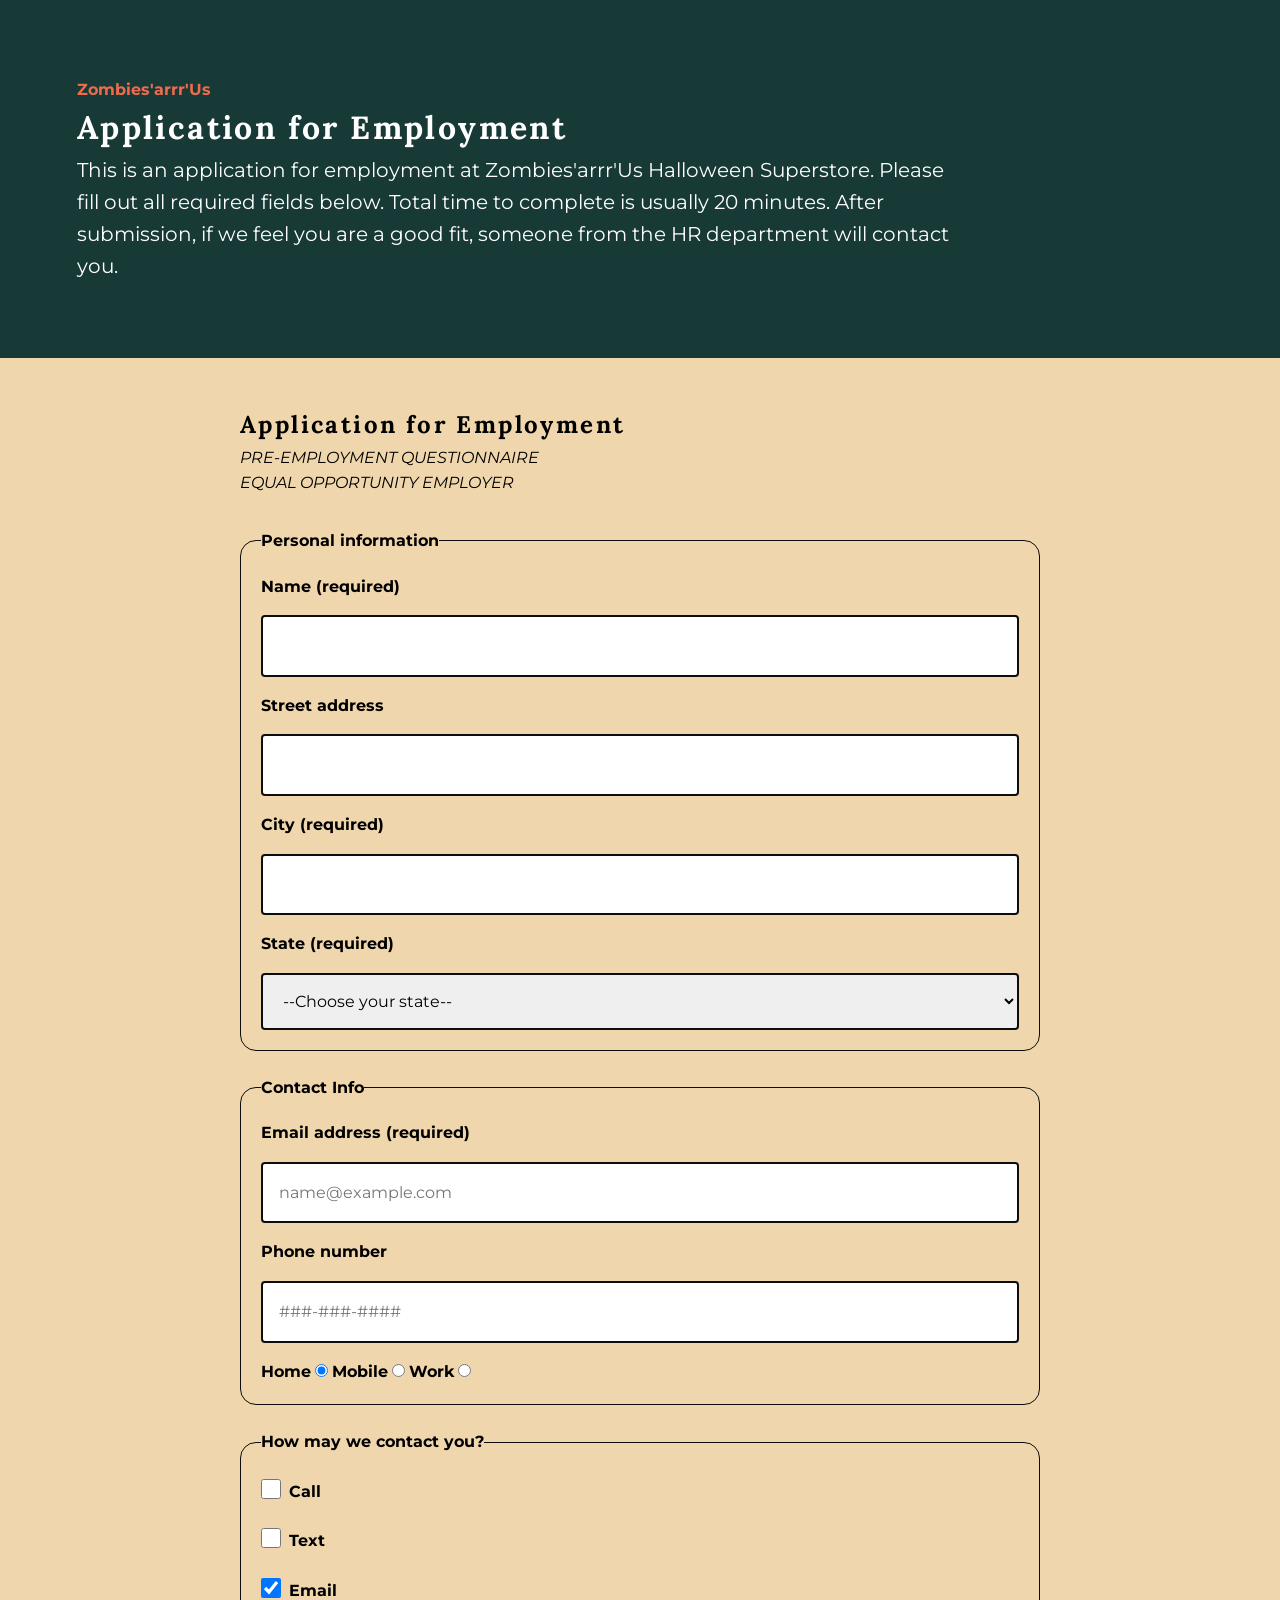
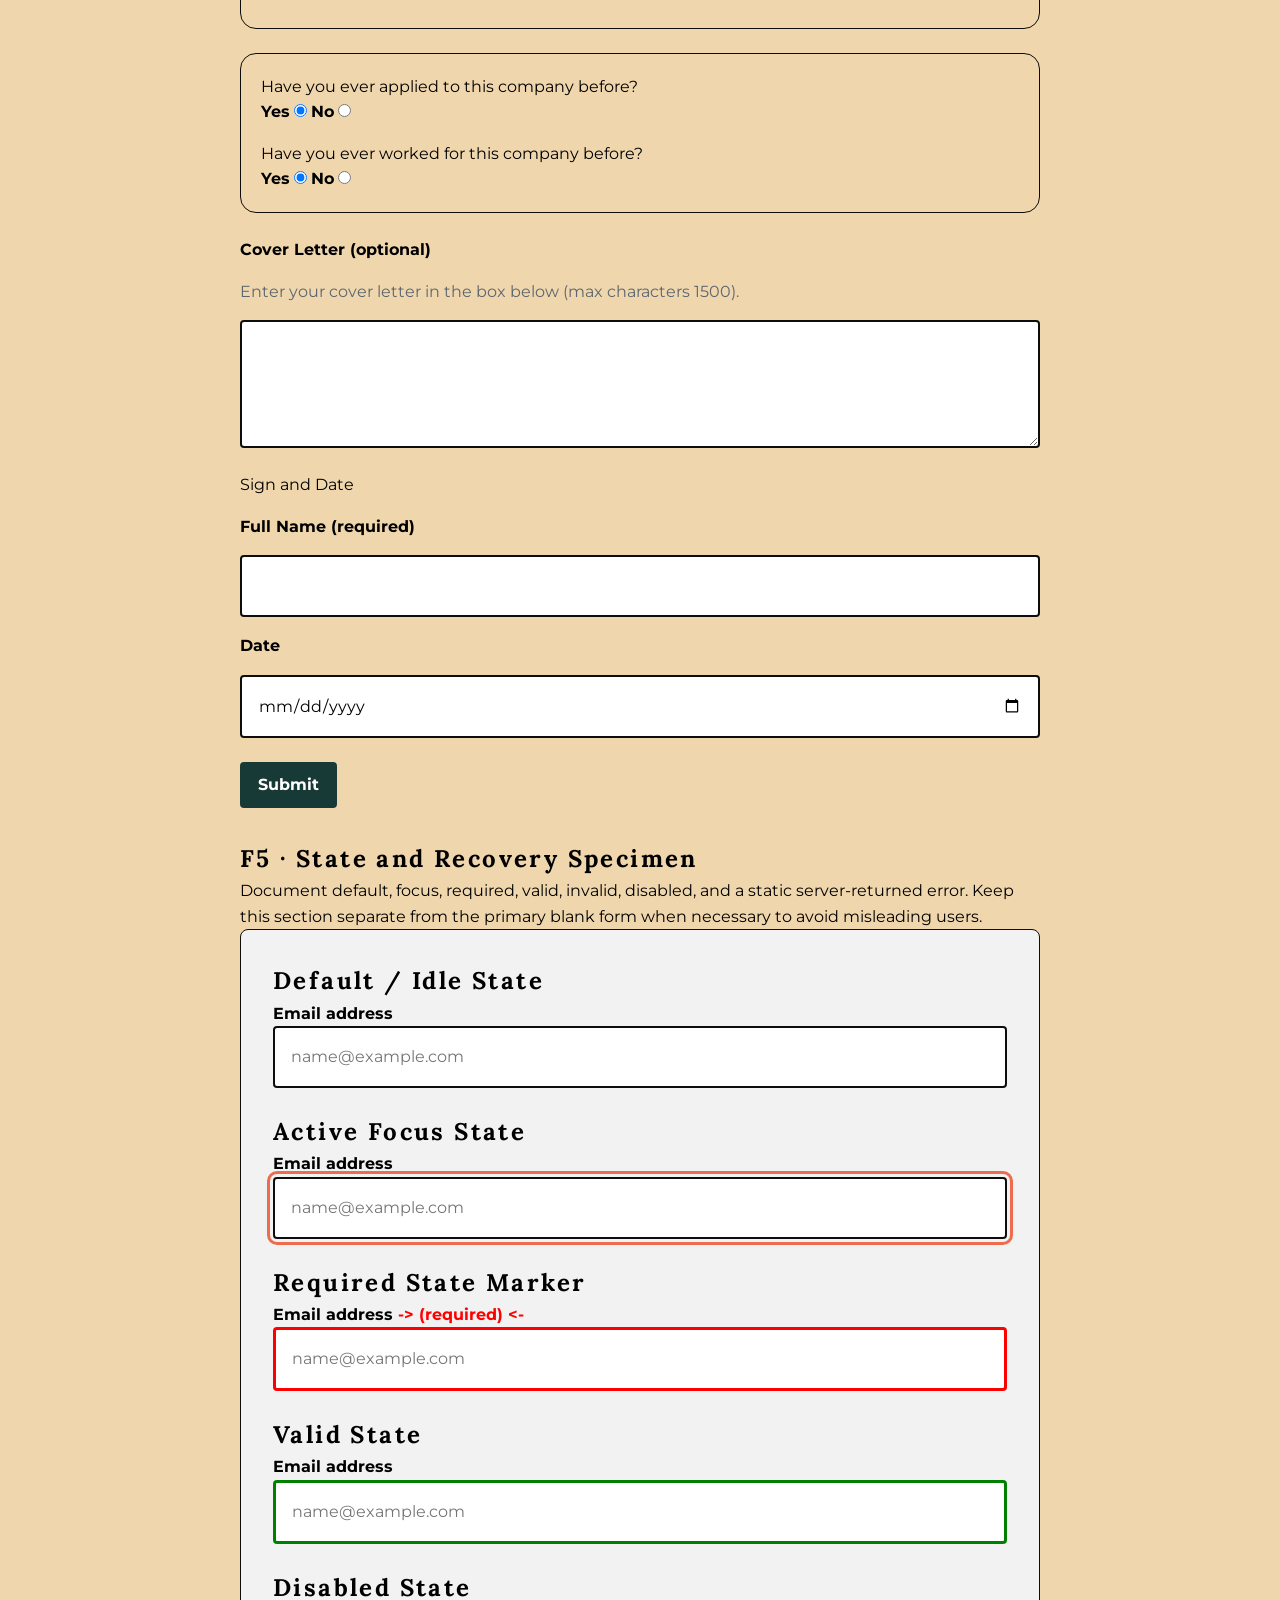
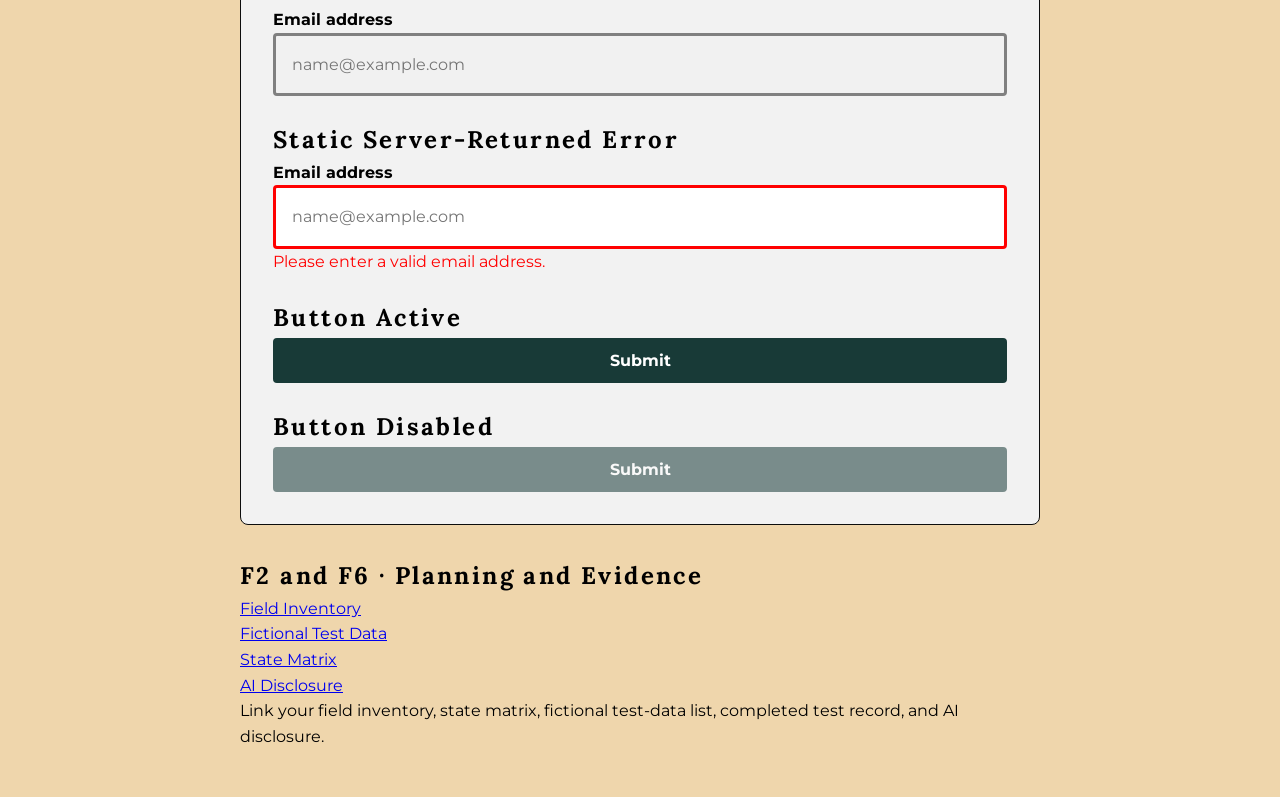
==== index.html @ 5ca79a68 "Updates Updated index.html, stylesheet, and README." ====
<!doctype html>
<html lang="en">
  <head>
    <meta charset="utf-8" />
    <meta name="viewport" content="width=device-width,initial-scale=1" />
    <title>Inclusive Form Flow</title>
    <link rel="stylesheet" href="styles.css" />
    <link rel="preconnect" href="https://fonts.googleapis.com" />
    <link rel="preconnect" href="https://fonts.gstatic.com" crossorigin />
    <link
      href="https://fonts.googleapis.com/css2?family=Lora:ital,wght@0,400..700;1,400..700&family=Montserrat:ital,wght@0,100..900;1,100..900&display=swap"
      rel="stylesheet"
    />
  </head>
  <body>
    <header class="page-header">
      <p class="eyebrow">Zombies'arrr'Us</p>
      <h1>Application for Employment</h1>
      <p class="lede">
        This is an application for employment at Zombies'arrr'Us Halloween
        Superstore. Please fill out all required fields below. Total time to
        complete is usually 20 minutes. After submission, if we feel you are a
        good fit, someone from the HR department will contact you.
      </p>
    </header>
    <main>
      <section id="expectations">
        <h2>Application for Employment</h2>
        <p>
          <em>PRE-EMPLOYMENT QUESTIONNAIRE</em><br />
          <em>EQUAL OPPORTUNITY EMPLOYER</em>
        </p>
      </section>
      <form action="" method="get">
        <fieldset>
          <legend>Personal information</legend>

          <div class="field">
            <label for="name">Name (required)</label>
            <input
              id="name"
              name="name"
              type="text"
              autocomplete="name"
              maxlength="100"
              required
            />
          </div>

          <div class="field">
            <label for="address">Street address</label>
            <input id="address" name="address" type="text" maxlength="100" />
          </div>
          <div class="field">
            <label for="city">City (required)</label>
            <input id="city" name="city" type="text" required maxlength="100" />
          </div>
          <div class="field">
            <label for="state">State (required)</label>
            <select name="state" id="state" required>
              <option value="">--Choose your state--</option>
              <option value="AZ">AZ - Arizona</option>
              <option value="CA">CA - California</option>
              <option value="NM">NM - New Mexico</option>
              <option value="OR">OR - Oregon</option>
              <option value="TX">TX - Texas</option>
              <option value="WA">WA - Washington</option>
            </select>
          </div>
        </fieldset>
        <fieldset>
          <legend>Contact Info</legend>
          <div class="field">
            <label for="email">Email address (required)</label>
            <input
              id="email"
              name="email"
              type="email"
              autocomplete="email"
              maxlength="254"
              placeholder="name@example.com"
              required
            />
          </div>
          <div class="field">
            <label for="telephone">Phone number</label>
            <input
              id="telephone"
              name="telephone"
              type="tel"
              pattern="[0-9]{3}-[0-9]{3}-[0-9]{4}"
              maxlength="12"
              placeholder="###-###-####"
            />
          </div>
          <div class="phone-type">
            <label for="homephone">Home</label>
            <input
              type="radio"
              id="homephone"
              name="phone"
              value="Home"
              checked
            />
            <label for="mobilephone">Mobile</label>
            <input type="radio" id="mobilephone" name="phone" value="Mobile" />
            <label for="workphone">Work</label>
            <input type="radio" id="workphone" name="phone" value="Work" />
          </div>
        </fieldset>
        <fieldset>
          <legend>How may we contact you?</legend>
          <label class="choice">
            <input
              type="checkbox"
              name="request_type"
              value="contact-phone"
            />Call</label
          >
          <label class="choice"
            ><input
              type="checkbox"
              name="request_type"
              value="contact-text"
            />Text</label
          >
          <label class="choice">
            <input
              type="checkbox"
              name="request_type"
              value="contact-email"
              checked
            />Email
          </label>
        </fieldset>
        <fieldset>
          <div>
            <p>Have you ever applied to this company before?</p>
            <label for="appliedFor1">Yes</label>
            <input
              type="radio"
              id="appliedFor1"
              name="applied"
              value="yes"
              checked
            />
            <label for="appliedFor2">No</label>
            <input type="radio" id="appliedFor2" name="applied" value="no" />
          </div>
          <div>
            <p>Have you ever worked for this company before?</p>
            <label for="workedFor1">Yes</label>
            <input
              type="radio"
              id="workedFor1"
              name="worked"
              value="yes"
              checked
            />
            <label for="workedFor2">No</label>
            <input type="radio" id="workedFor2" name="worked" value="no" />
          </div>
        </fieldset>

        <div class="field">
          <label for="details">Cover Letter (optional)</label>
          <p class="help" id="details-help">
            Enter your cover letter in the box below (max characters 1500).
          </p>
          <textarea
            id="details"
            name="details"
            maxlength="1500"
            aria-describedby="details-help"
          ></textarea>
        </div>
        <div class="field">
          <p>Sign and Date</p>
          <label for="signature">Full Name (required)</label>
          <input
            type="text"
            name="fullname"
            id="signature"
            maxlength="100"
            required
          />
          <label for="signedDate">Date</label>
          <input
            type="date"
            name="date"
            id="signedDate"
            max="9999-12-31"
            required
          />
        </div>

        <button type="submit">Submit</button>
      </form>
      <section id="states">
        <h2>F5 · State and Recovery Specimen</h2>
        <p>
          Document default, focus, required, valid, invalid, disabled, and a
          static server-returned error. Keep this section separate from the
          primary blank form when necessary to avoid misleading users.
        </p>
        <!--
        <div class="error-summary">
          <h3>There is a problem with the fictional submission</h3>
          <p><a href="#error-example">Email address needs attention</a></p>
        </div>
        <div class="field field-error">
          <label for="error-example">Email address</label>
          <input
            id="error-example"
            type="email"
            value="alex.example"
            aria-invalid="true"
            aria-describedby="error-message"
          />
          <p id="error-message">
            <strong>Error:</strong> Enter an address in the format
            name@example.com.
          </p>
        </div>
        
        <button type="button" disabled>Disabled example</button>
        -->
        <div class="error-system-wrap">
          <h2>Default / Idle State</h2>
          <div>
            <label for="email">Email address</label>
            <input
              id="email"
              name="email"
              type="email"
              autocomplete="email"
              maxlength="254"
              placeholder="name@example.com"
            />
          </div>
          <h2 class="h2-error-section">Active Focus State</h2>
          <div>
            <label for="email">Email address</label>
            <input
              id="email"
              class="focus-state"
              name="email"
              type="email"
              autocomplete="email"
              maxlength="254"
              placeholder="name@example.com"
            />
          </div>
          <h2 class="h2-error-section">Required State Marker</h2>
          <div>
            <label for="email"
              >Email address
              <span style="color: red"> -> (required) <- </span></label
            >
            <input
              id="email"
              class="required-state"
              name="email"
              type="email"
              autocomplete="email"
              maxlength="254"
              placeholder="name@example.com"
              required
            />
          </div>
          <h2 class="h2-error-section">Valid State</h2>
          <div>
            <label for="email">Email address</label>
            <input
              id="email"
              class="valid-state"
              name="email"
              type="email"
              autocomplete="email"
              maxlength="254"
              placeholder="name@example.com"
            />
          </div>
          <h2 class="h2-error-section">Disabled State</h2>
          <div>
            <label for="email">Email address</label>
            <input
              id="email"
              name="email"
              type="email"
              autocomplete="email"
              maxlength="254"
              placeholder="name@example.com"
              disabled
            />
          </div>
          <h2 class="h2-error-section">Static Server-Returned Error</h2>
          <div>
            <label for="email">Email address</label>
            <input
              id="email"
              class="required-state"
              name="email"
              type="email"
              autocomplete="email"
              maxlength="254"
              placeholder="name@example.com"
              required
            />
            <p>
              <span style="color: red"
                >Please enter a valid email address.</span
              >
            </p>
          </div>
          <h2 class="h2-error-section">Button Active</h2>
          <button type="button">Submit</button>
          <h2 class="h2-error-section">Button Disabled</h2>
          <button type="button" disabled>Submit</button>
        </div>
      </section>
      <section id="documentation">
        <h2>F2 and F6 · Planning and Evidence</h2>
        <p><a href="field-inventory-template.html">Field Inventory</a></p>
        <p><a href="fictional-test-data.html">Fictional Test Data</a></p>
        <p><a href="state-matrix.html">State Matrix</a></p>
        <p><a href="README.md">AI Disclosure</a></p>
        <p>
          Link your field inventory, state matrix, fictional test-data list,
          completed test record, and AI disclosure.
        </p>
      </section>
    </main>
  </body>
</html>
---- styles.css ----
:root {
  /* FONT SYSTEM */
  --font-body: "Montserrat", sans-serif;
  --font-display: "Lora", serif;
  --size-base: 1rem;
  --size-h1: 2.5rem;
  --size-h2: 2rem;
  --size-h3: 1.25rem;
  --line-height-body: 1.6;
  --font-weight: 700;

  /* COLOR SCHEME */
  --color-bg: #ffffff;
  --color-bg-light: #f2f2f2;
  --color-surface: #efd6ac;
  --color-text: #000000;
  --color-action: #183a37;
  --color-accent: #ee6c4d;
  --color-border: #0d0d0d;
  --color-error: darkred;
  --color-muted: #5c6670;

  /* SPACING AND SCALING */
  --space-xxs: 0.15rem;
  --space-xs: 0.25rem;
  --space-sm: 0.5rem;
  --space-md: 1rem;
  --space-mlg: 1.25rem;
  --space-lg: 1.5rem;
  --space-xl: 2rem;

  /* SIZING & MEASURE */
  --measure: 68ch;
  --measure-max-width: 1200px;

  /* BORDER RADIUS */
  --radius-sm: 0.25rem;
  --radius-md: 0.5rem;
  --radius-lg: 1rem;

  /* BORDER & FOCUS RINGS */
  --border-thin: 1px solid var(--color-border);
  --border-thick: 2px solid var(--color-border);
  --focus-ring: 3px solid var(--color-accent);
}
*,
*::before,
*::after {
  box-sizing: border-box;
  margin: 0;
  padding: 0;
}
body {
  margin: 0;
  color: var(--color-text);
  background: var(--color-surface);
  font-family: var(--font-body);
  line-height: var(--line-height-body);
}
h1,
h2,
h3,
h4 {
  font-family: var(--font-display);
  letter-spacing: var(--space-xxs);
}
.page-header {
  padding: clamp(2rem, 6vw, 5rem);
  background: var(--color-action);
  color: var(--color-bg);
}
.eyebrow {
  color: var(--color-accent);
  font-weight: var(--font-weight);
}
.lede {
  max-width: var(--measure);
  font-size: var(--size-h3);
}
main {
  max-width: 52rem;
  margin: auto;
  padding: var(--size-base);
}
section,
form {
  margin-block: var(--space-xl);
}
form,
fieldset,
.field {
  display: grid;
  gap: var(--space-md);
}
form {
  gap: var(--space-lg);
}
fieldset {
  padding: var(--space-mlg);
  border: var(--border-thin);
  border-radius: var(--radius-lg);
}
legend,
label {
  font-weight: var(--font-weight);
}
.help {
  margin: 0;
  color: var(--color-muted);
}
input,
select,
textarea,
button {
  font: inherit;
}
input:not([type="radio"]):not([type="checkbox"]),
select,
textarea {
  width: 100%;
  padding: var(--space-md);
  border: 2px solid var(--color-border);
  border-radius: var(--radius-sm);
}
textarea {
  min-height: 8rem;
  resize: vertical;
}
.choice {
  display: flex;
  gap: var(--space-sm);
  align-items: flex-start;
  padding: var(--space-xs) 0;
}
.choice input {
  inline-size: var(--space-mlg);
  block-size: var(--space-mlg);
}
button {
  justify-self: start;
  min-height: 44px;
  padding: var(--space-sm) var(--space-md);
  background: var(--color-action);
  color: var(--color-bg);
  border: 2px solid var(--color-action);
  border-radius: var(--radius-sm);
  font-weight: var(--font-weight);
}
:focus-visible {
  outline: 0.2rem solid var(--color-accent);
  outline-offset: 0.2rem;
}
.error-summary,
.field-error {
  padding: 1rem;
  border-left: 0.4rem solid var(--color-error);
  background: #fff1f0;
}
.field-error input {
  border-color: var(--color-error);
}
button:disabled {
  opacity: 0.55;
  cursor: not-allowed;
}
.fictional-data {
  width: 750px;
  overflow-wrap: anywhere;
}
.matrix-row td {
  background-color: var(--color-bg-light);
}
.NEED-HELP {
  border: 3px solid red;
  background-color: rgb(249, 191, 191) !important;
}
/*--ERROR SYSTEM--*/
.error-system-wrap {
  display: flex;
  flex-direction: column;
  width: 100%;
  height: auto;
  padding: var(--space-xl);
  background-color: var(--color-bg-light);
  border: var(--border-thin);
  border-radius: var(--radius-md);
}
.focus-state {
  border: var(--border-thick);
  outline: 3px solid var(--color-accent);
  outline-offset: 3px;
}
.required-state {
  border: 3px solid red !important;
}
.valid-state {
  border: 3px solid green !important;
}
.h2-error-section {
  margin-top: 25px;
}
/*--Code supplied by Google Gemini------*/
input[type="email"]:user-invalid {
  border: 3px solid red;
  background-color: #fef2f2;
}
input[type="text"]:user-invalid {
  border: 3px solid red;
  background-color: #fef2f2;
}
input[type="date"]:user-invalid {
  border: 3px solid red;
  background-color: #fef2f2;
}
input[type="email"]:disabled {
  border: 3px solid gray;
}
input[type="text"]:disabled {
  border: 3px solid gray;
}
input[type="date"]:disabled {
  border: 3px solid gray;
}
/*--End imported code-------------------*/
input[type="email"]:user-valid {
  border: 3px solid green;
}
input[type="text"]:user-valid {
  border: 3px solid green;
}
input[type="date"]:user-valid {
  border: 3px solid green;
}

@media (min-width: 48rem) {
  .paired-fields {
    display: grid;
    grid-template-columns: 1fr 1fr;
    gap: var(--space-md);
  }
}
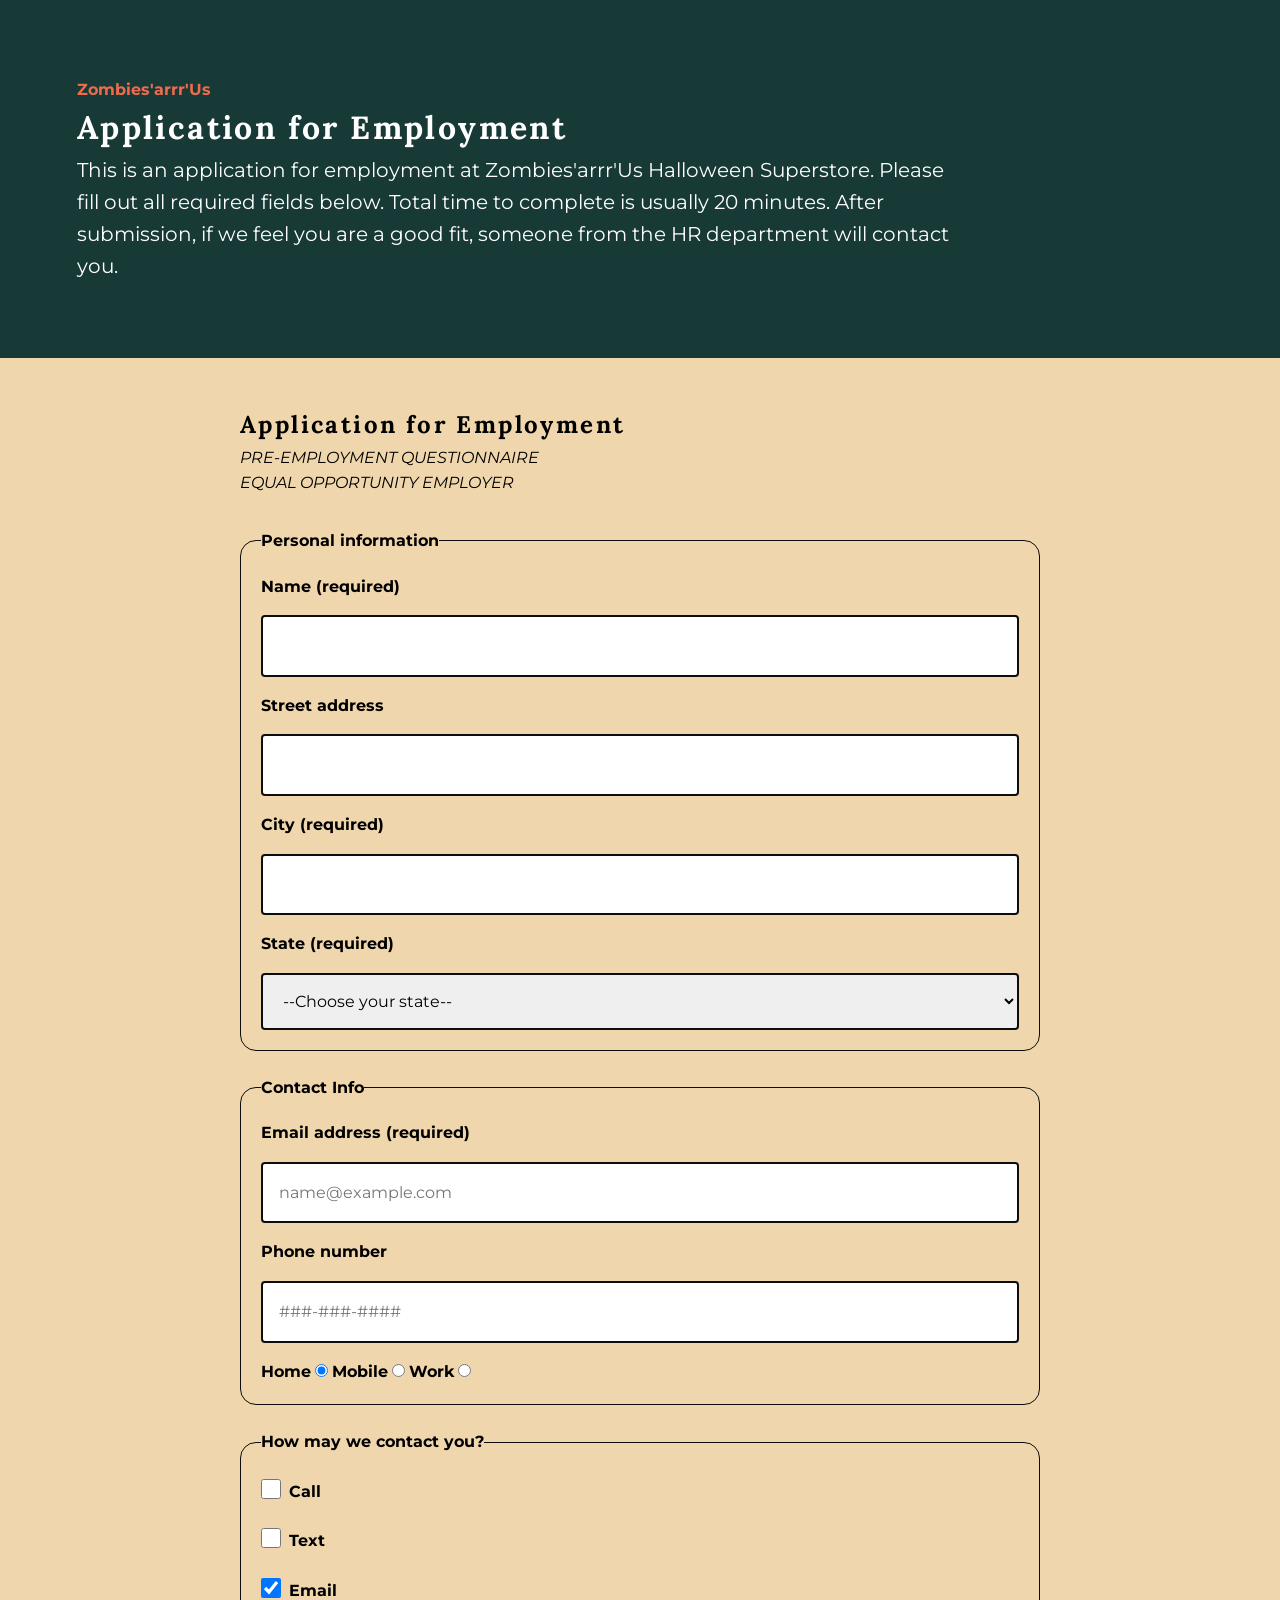
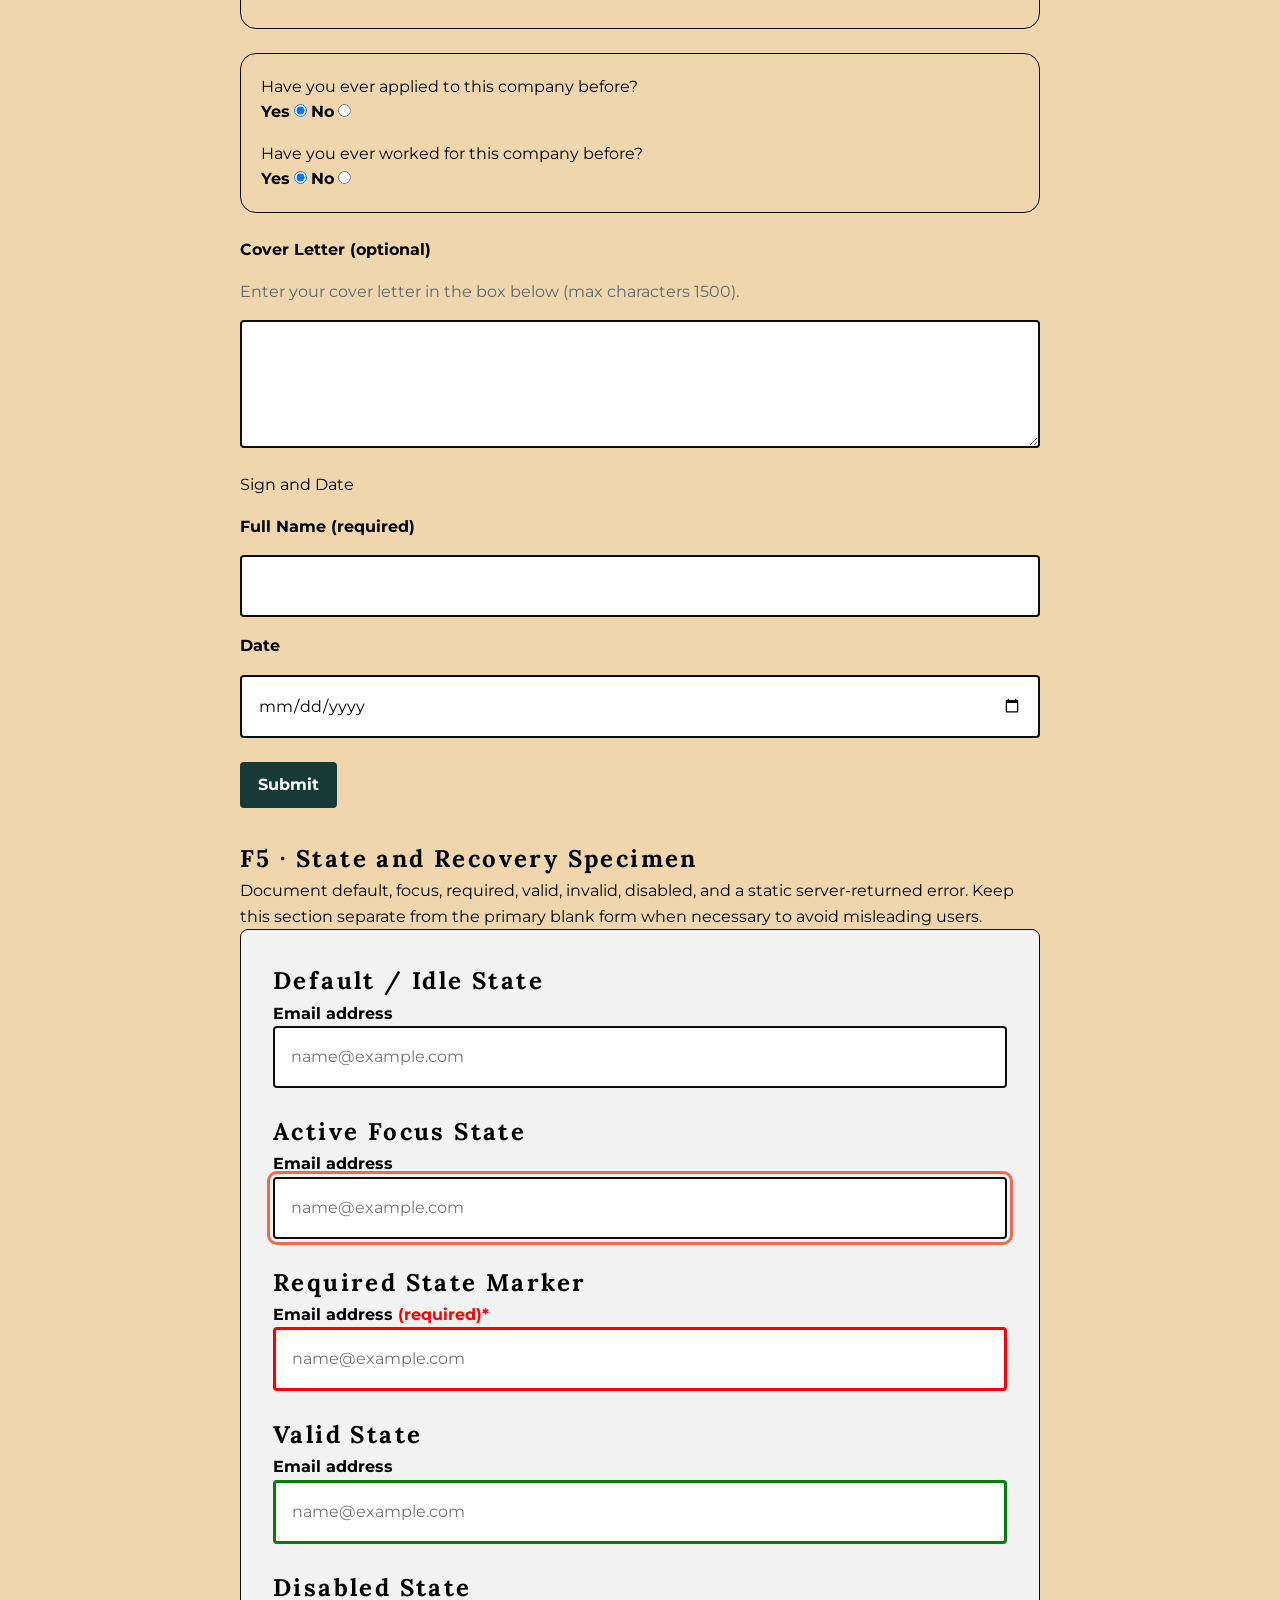
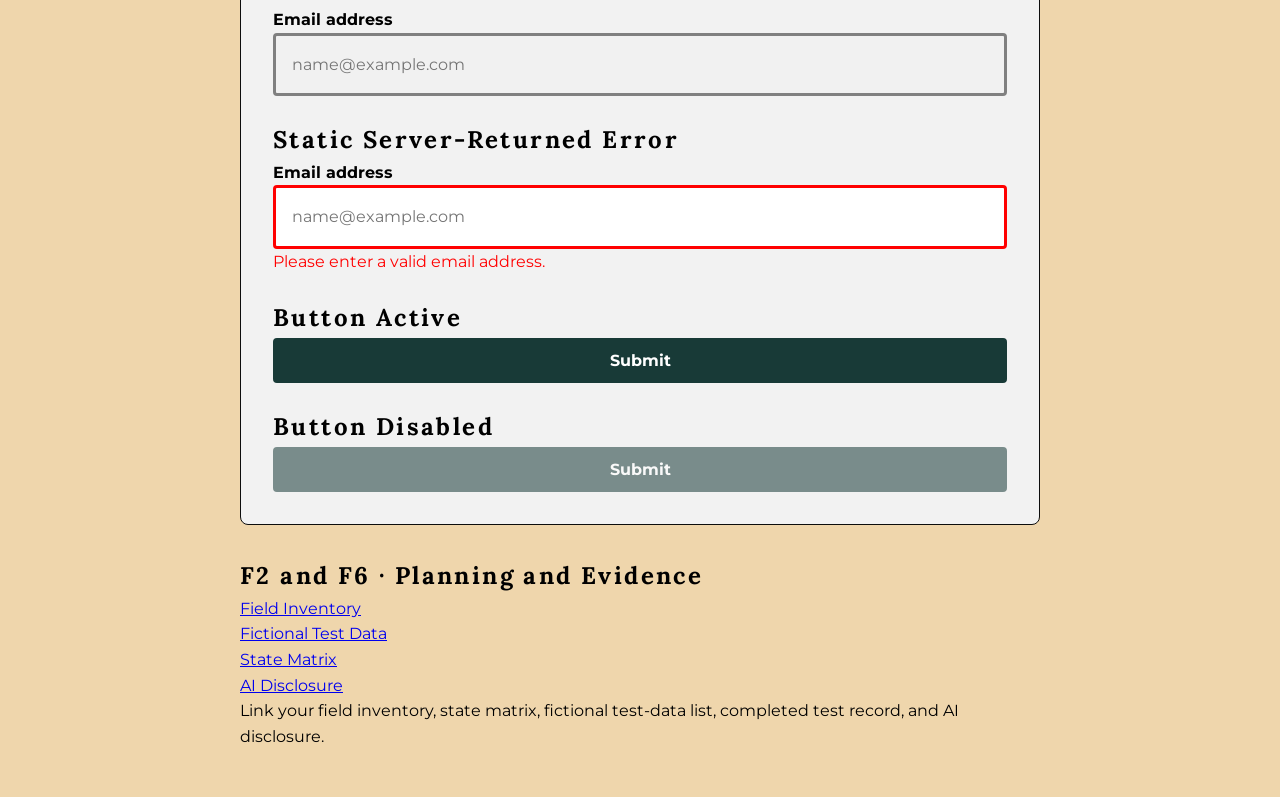
==== commit 115e8b99: "Update Added test-record.html, images for test record, updated stylesheet and README." ====
--- a/index.html
+++ b/index.html
@@ -3,7 +3,7 @@
   <head>
     <meta charset="utf-8" />
     <meta name="viewport" content="width=device-width,initial-scale=1" />
-    <title>Inclusive Form Flow</title>
+    <title>splomedahl | Module 3 Deliverable</title>
     <link rel="stylesheet" href="styles.css" />
     <link rel="preconnect" href="https://fonts.googleapis.com" />
     <link rel="preconnect" href="https://fonts.gstatic.com" crossorigin />
@@ -31,7 +31,7 @@
           <em>EQUAL OPPORTUNITY EMPLOYER</em>
         </p>
       </section>
-      <form action="" method="get">
+      <form action="." method="get">
         <fieldset>
           <legend>Personal information</legend>
 
@@ -189,7 +189,8 @@
             type="date"
             name="date"
             id="signedDate"
-            max="9999-12-31"
+            min="2026-01-01"
+            max="2099-12-31"
             required
           />
         </div>
@@ -228,9 +229,9 @@
         <div class="error-system-wrap">
           <h2>Default / Idle State</h2>
           <div>
-            <label for="email">Email address</label>
-            <input
-              id="email"
+            <label for="email-default">Email address</label>
+            <input
+              id="email-default"
               name="email"
               type="email"
               autocomplete="email"
@@ -240,9 +241,9 @@
           </div>
           <h2 class="h2-error-section">Active Focus State</h2>
           <div>
-            <label for="email">Email address</label>
-            <input
-              id="email"
+            <label for="email-active">Email address</label>
+            <input
+              id="email-active"
               class="focus-state"
               name="email"
               type="email"
@@ -253,12 +254,11 @@
           </div>
           <h2 class="h2-error-section">Required State Marker</h2>
           <div>
-            <label for="email"
-              >Email address
-              <span style="color: red"> -> (required) <- </span></label
+            <label for="email-required"
+              >Email address <span style="color: red">(required)*</span></label
             >
             <input
-              id="email"
+              id="email-required"
               class="required-state"
               name="email"
               type="email"
@@ -270,9 +270,9 @@
           </div>
           <h2 class="h2-error-section">Valid State</h2>
           <div>
-            <label for="email">Email address</label>
-            <input
-              id="email"
+            <label for="email-valid">Email address</label>
+            <input
+              id="email-valid"
               class="valid-state"
               name="email"
               type="email"
@@ -283,9 +283,9 @@
           </div>
           <h2 class="h2-error-section">Disabled State</h2>
           <div>
-            <label for="email">Email address</label>
-            <input
-              id="email"
+            <label for="email-disabled">Email address</label>
+            <input
+              id="email-disabled"
               name="email"
               type="email"
               autocomplete="email"
@@ -296,9 +296,9 @@
           </div>
           <h2 class="h2-error-section">Static Server-Returned Error</h2>
           <div>
-            <label for="email">Email address</label>
-            <input
-              id="email"
+            <label for="email-server-error">Email address</label>
+            <input
+              id="email-server-error"
               class="required-state"
               name="email"
               type="email"
--- a/styles.css
+++ b/styles.css
@@ -204,24 +204,24 @@
   border: 3px solid red;
   background-color: #fef2f2;
 }
-input[type="text"]:user-invalid {
-  border: 3px solid red;
-  background-color: #fef2f2;
-}
-input[type="date"]:user-invalid {
-  border: 3px solid red;
-  background-color: #fef2f2;
-}
 input[type="email"]:disabled {
   border: 3px solid gray;
 }
+/*--End imported code-------------------*/
+input[type="text"]:user-invalid {
+  border: 3px solid red;
+  background-color: #fef2f2;
+}
+input[type="date"]:user-invalid {
+  border: 3px solid red;
+  background-color: #fef2f2;
+}
 input[type="text"]:disabled {
   border: 3px solid gray;
 }
 input[type="date"]:disabled {
   border: 3px solid gray;
 }
-/*--End imported code-------------------*/
 input[type="email"]:user-valid {
   border: 3px solid green;
 }
@@ -230,6 +230,12 @@
 }
 input[type="date"]:user-valid {
   border: 3px solid green;
+}
+.test-record-wrap {
+  display: flex;
+  width: 100%;
+  max-width: 1200px;
+  margin: 20px;
 }
 
 @media (min-width: 48rem) {
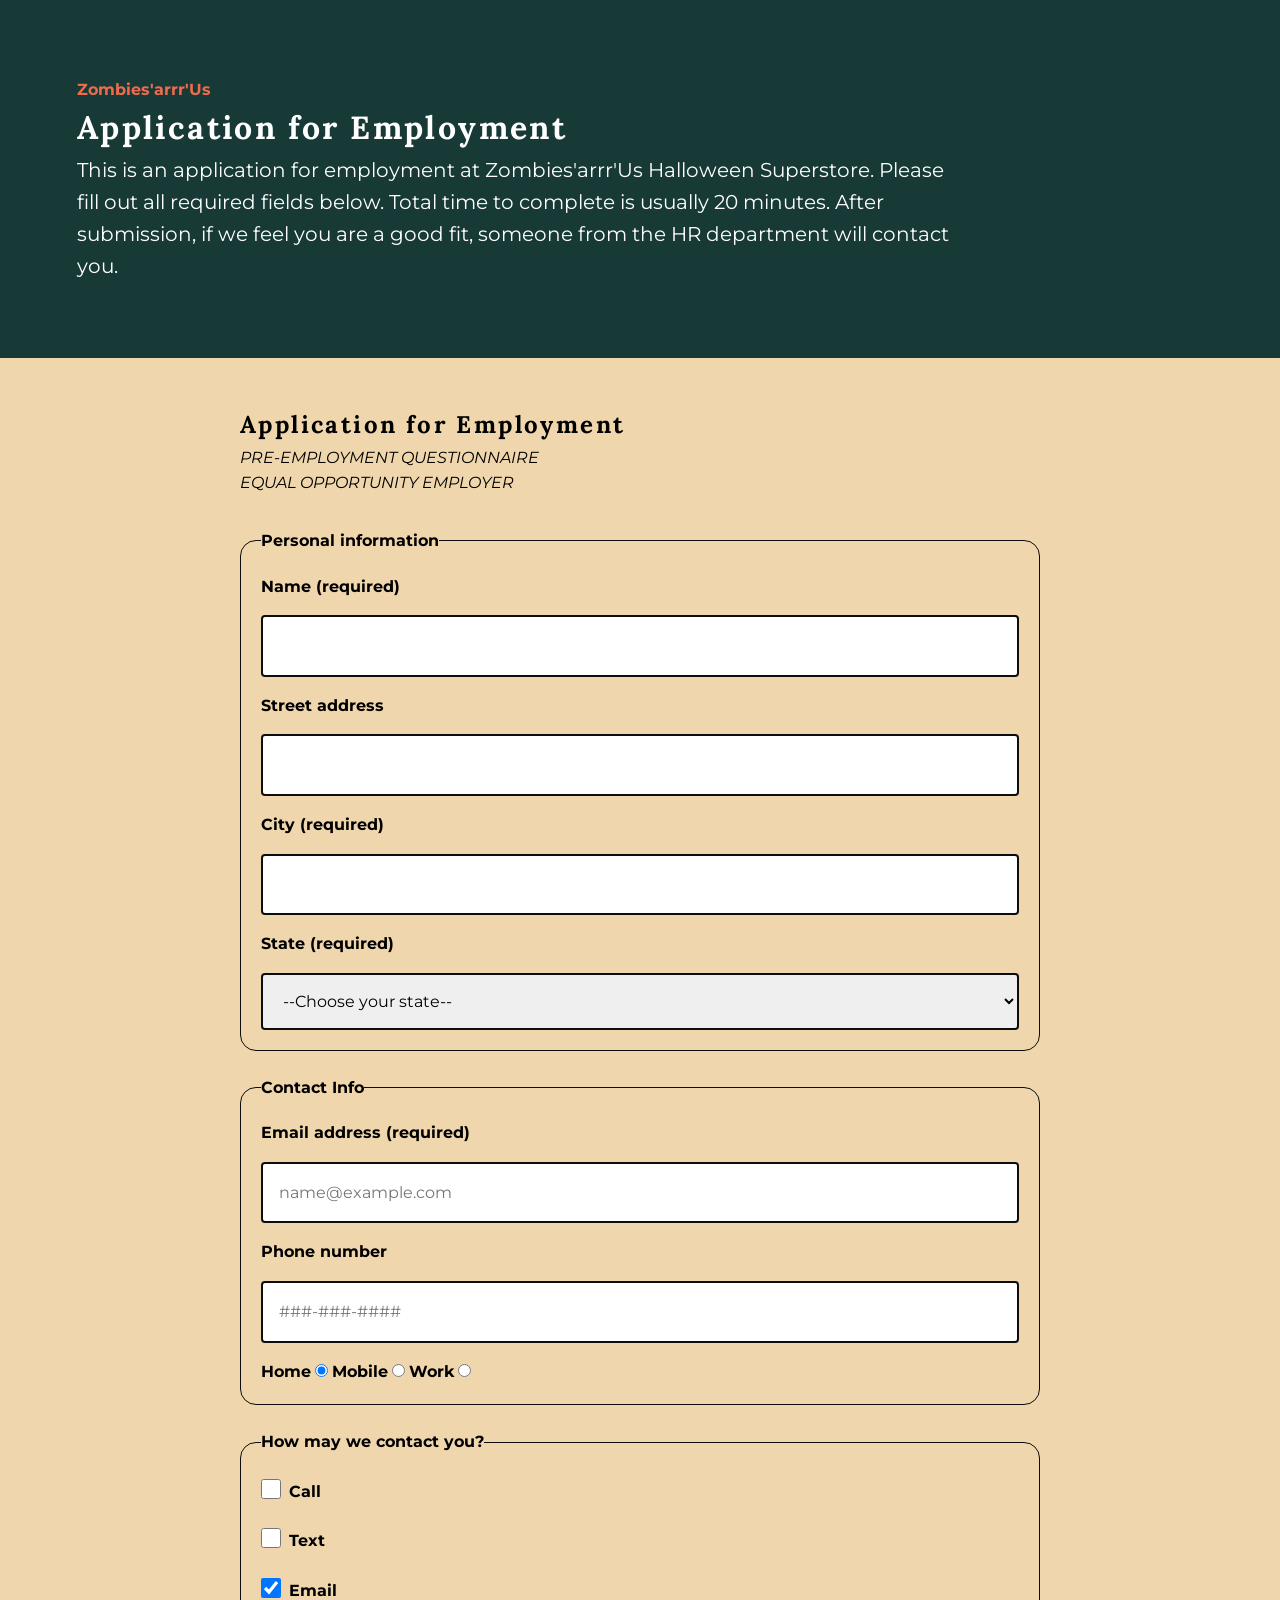
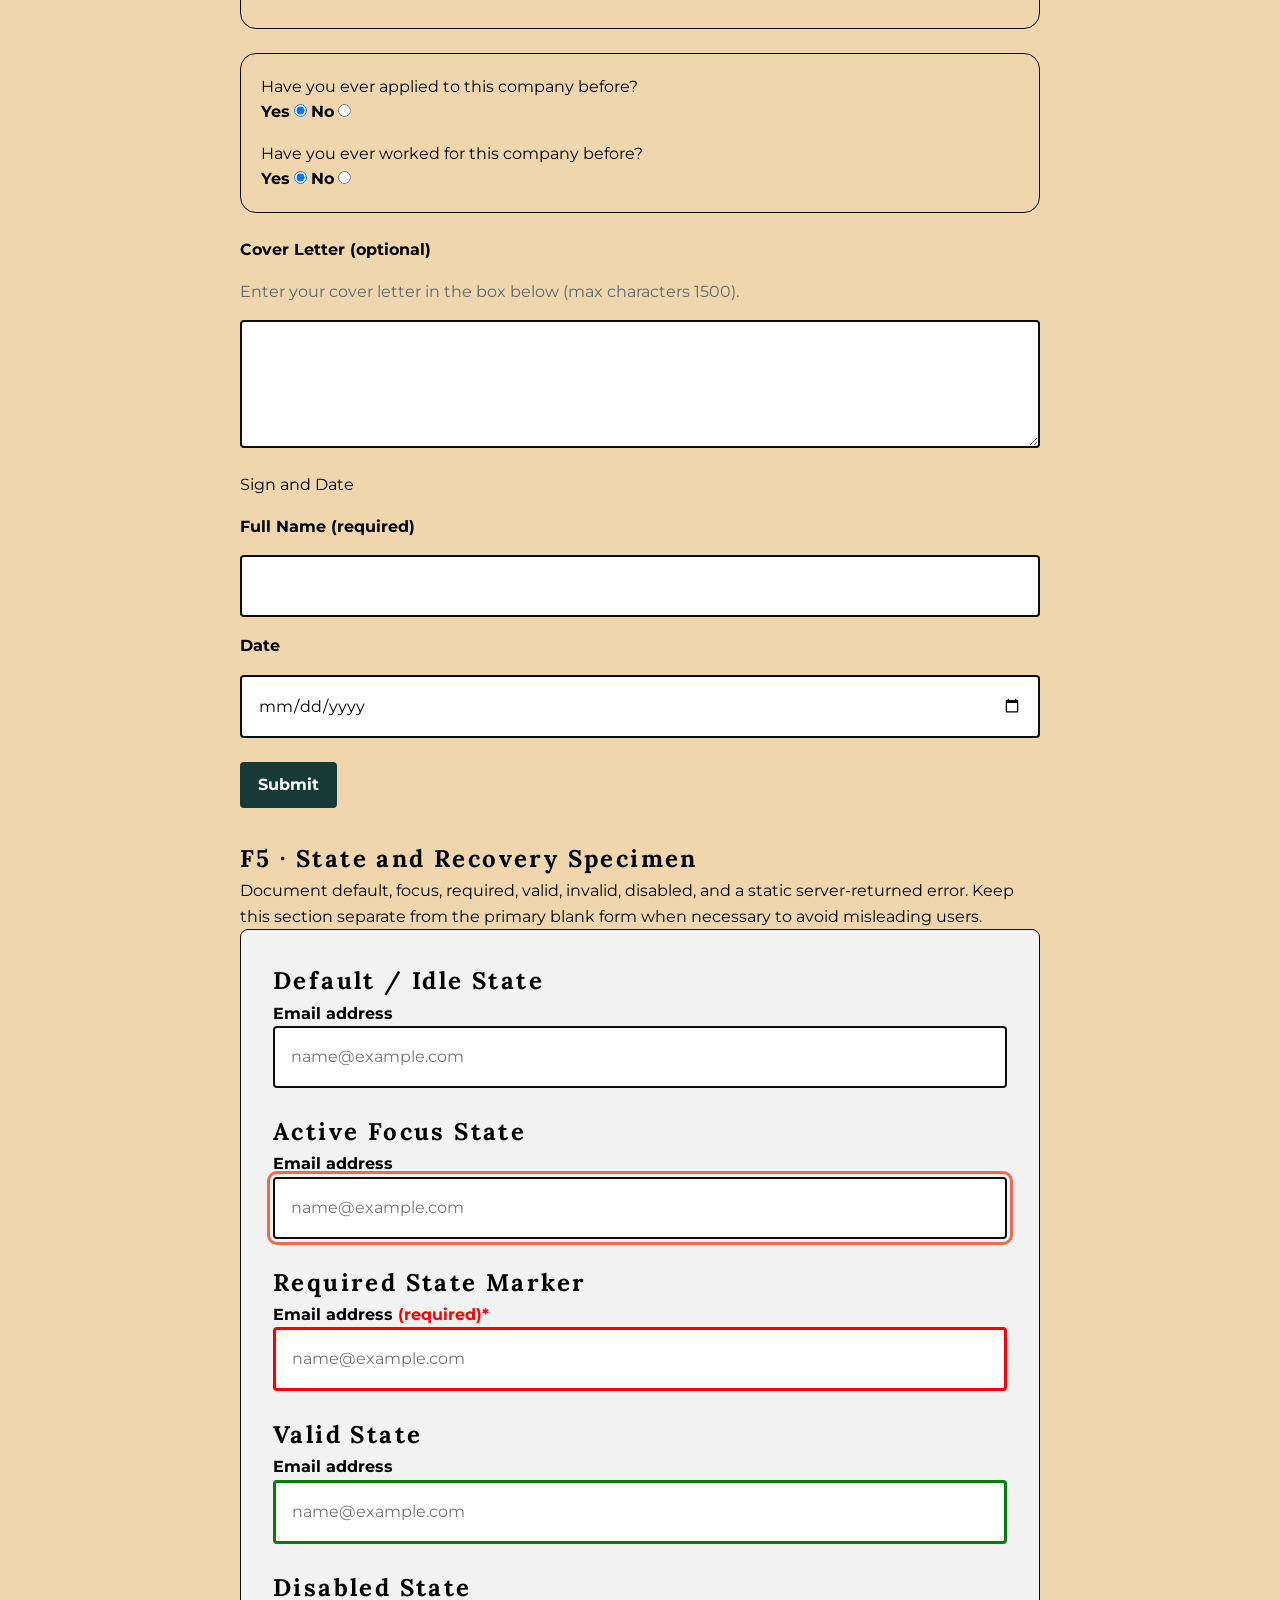
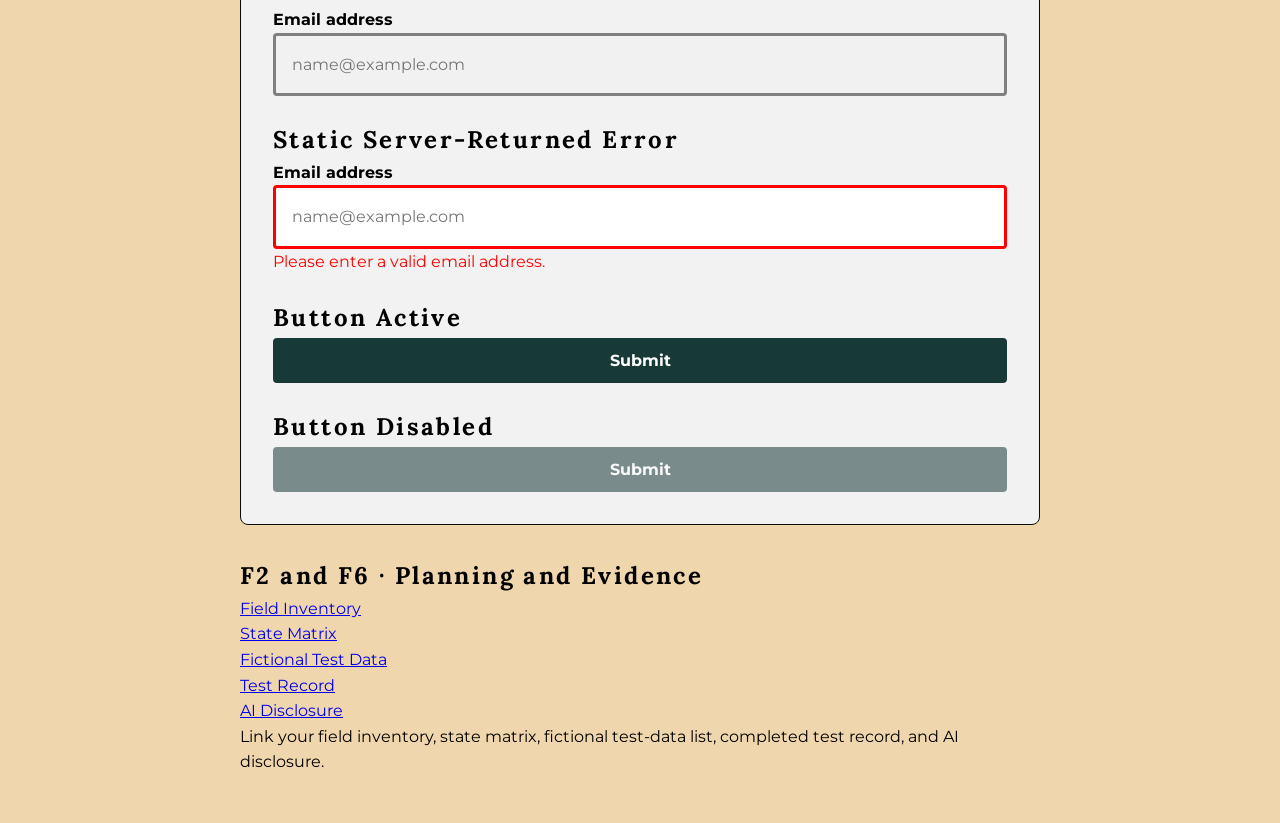
==== commit 52c88255: "Updates Updated index.html, test-record.html, and stylesheet." ====
--- a/index.html
+++ b/index.html
@@ -322,8 +322,9 @@
       <section id="documentation">
         <h2>F2 and F6 · Planning and Evidence</h2>
         <p><a href="field-inventory-template.html">Field Inventory</a></p>
+        <p><a href="state-matrix.html">State Matrix</a></p>
         <p><a href="fictional-test-data.html">Fictional Test Data</a></p>
-        <p><a href="state-matrix.html">State Matrix</a></p>
+        <p><a href="test-record.html">Test Record</a></p>
         <p><a href="README.md">AI Disclosure</a></p>
         <p>
           Link your field inventory, state matrix, fictional test-data list,
--- a/styles.css
+++ b/styles.css
@@ -231,11 +231,33 @@
 input[type="date"]:user-valid {
   border: 3px solid green;
 }
+
 .test-record-wrap {
   display: flex;
-  width: 100%;
-  max-width: 1200px;
-  margin: 20px;
+  flex-direction: column;
+  background-color: var(--color-bg-light);
+  width: 100%;
+  max-width: 100%;
+  border: var(--border-thin);
+  border-radius: var(--radius-lg);
+  padding: var(--space-xl);
+}
+.test-record-images {
+  display: block;
+  width: 100%;
+  max-width: 500px;
+  border: var(--border-thin);
+}
+.h3-test-record {
+  margin-top: 50px;
+}
+.test-record-table,
+td {
+  padding: 10px;
+  border: var(--border-thin);
+}
+.test-record-table th {
+  width: 33%;
 }
 
 @media (min-width: 48rem) {
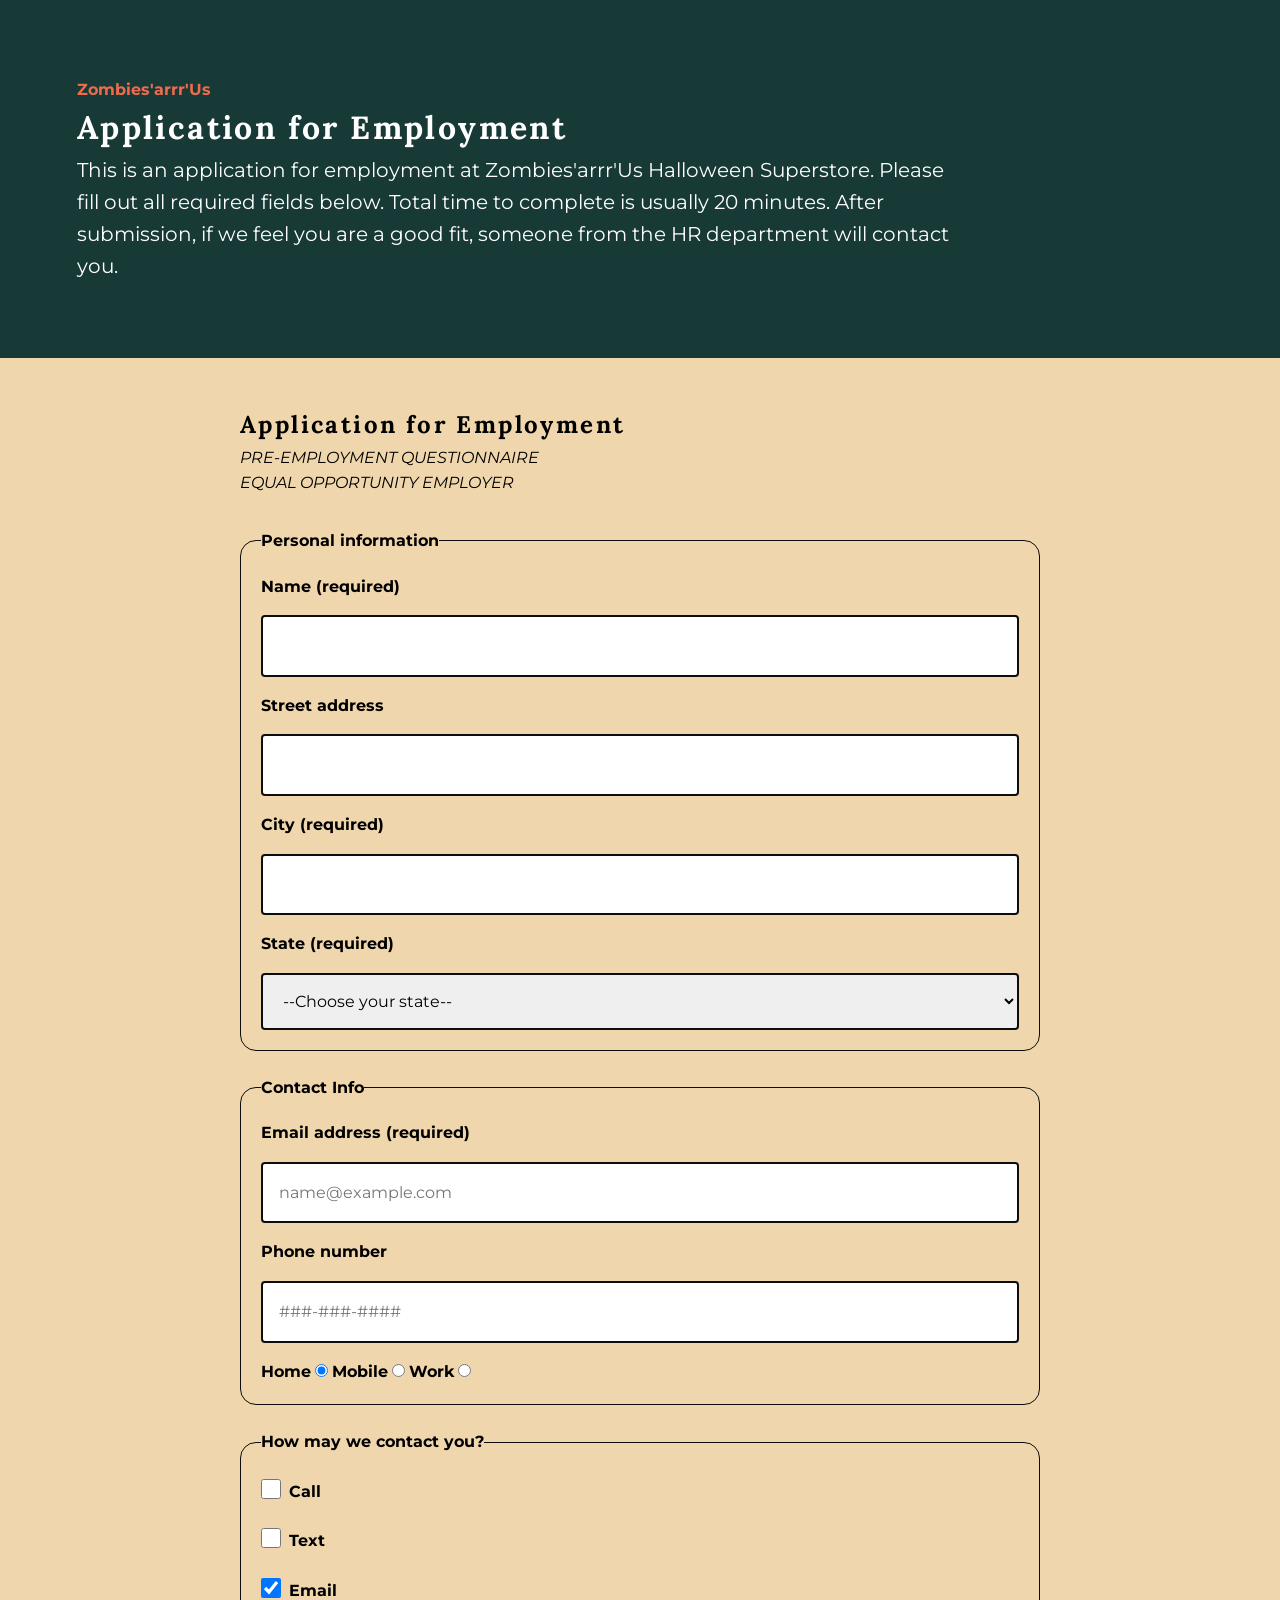
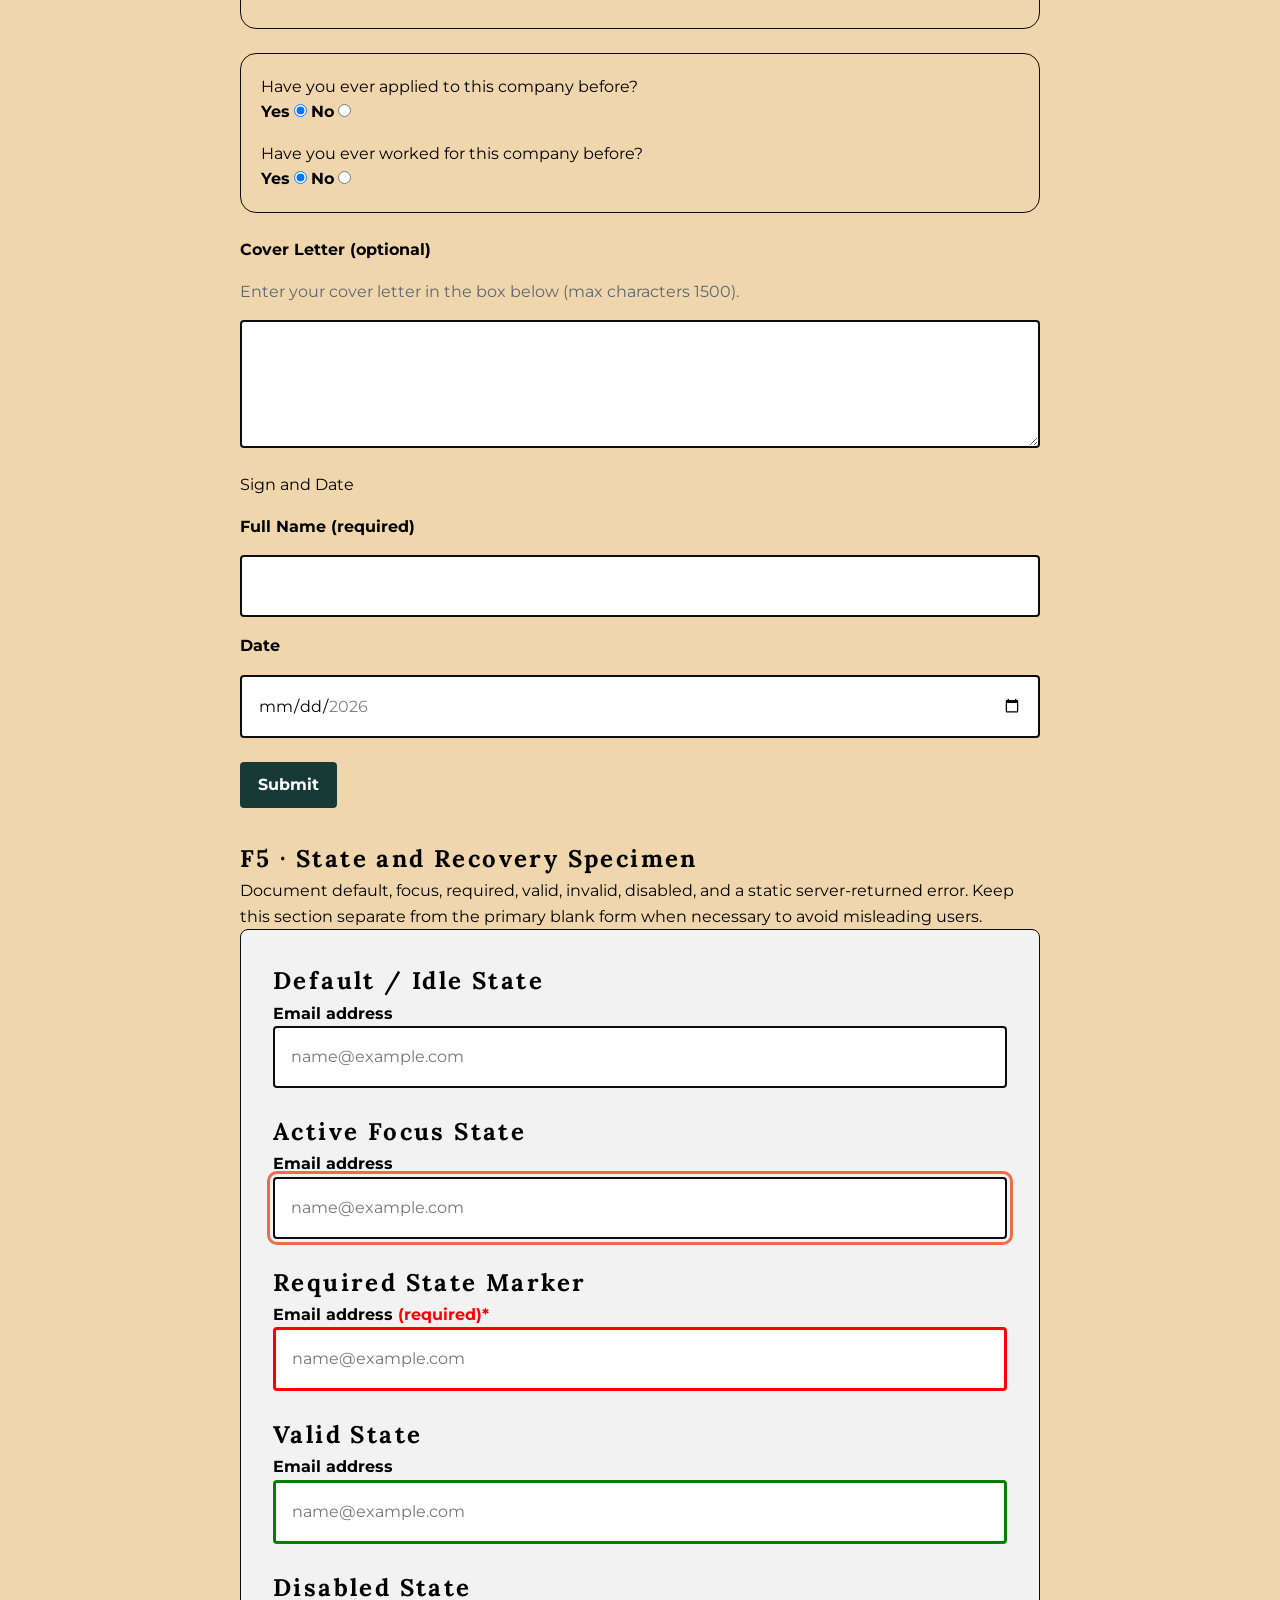
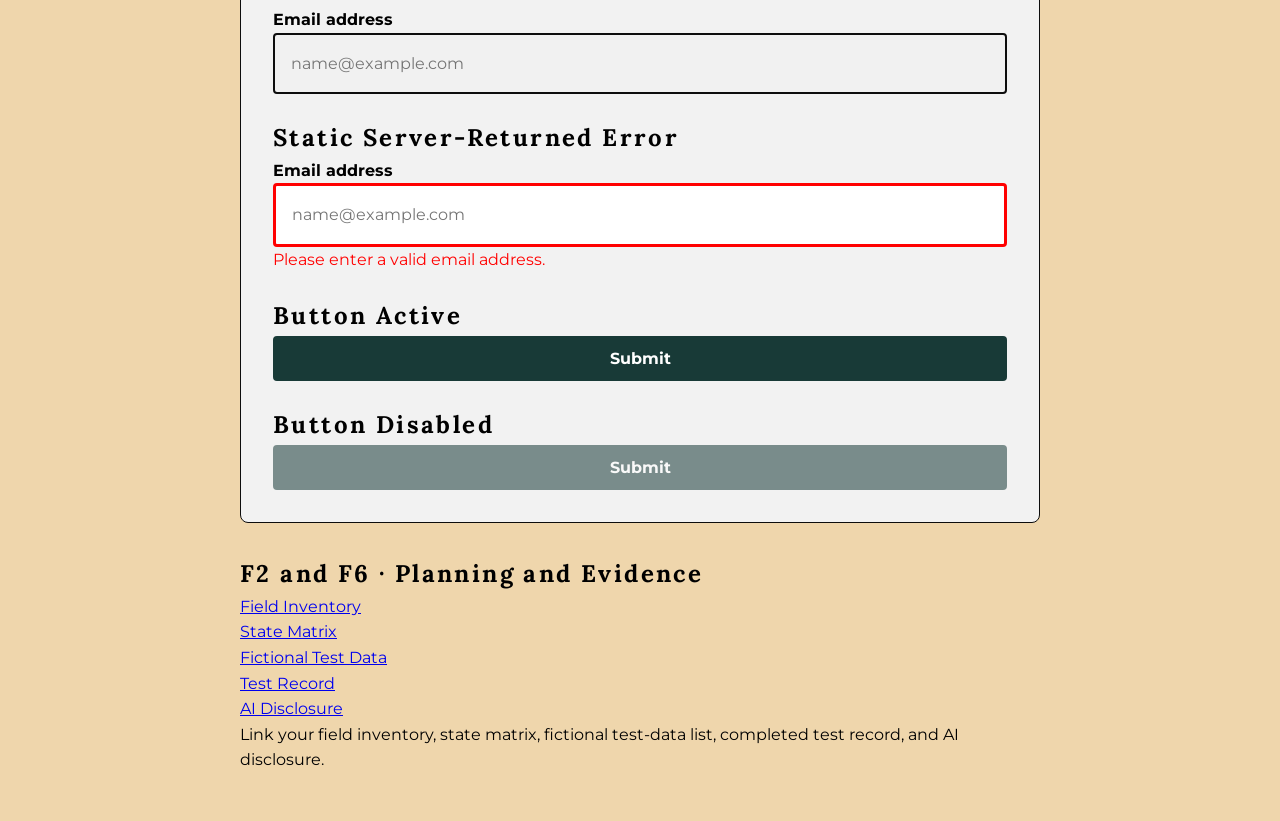
==== commit 53a5d8b1: "Updates Updated index.html, stylesheet, and README." ====
--- a/index.html
+++ b/index.html
@@ -88,7 +88,6 @@
               id="telephone"
               name="telephone"
               type="tel"
-              pattern="[0-9]{3}-[0-9]{3}-[0-9]{4}"
               maxlength="12"
               placeholder="###-###-####"
             />
@@ -185,12 +184,13 @@
             required
           />
           <label for="signedDate">Date</label>
+          <!-- https://developer.mozilla.org/en-US/docs/Web/HTML/Reference/Elements/input/date#try_it -->
           <input
             type="date"
             name="date"
             id="signedDate"
             min="2026-01-01"
-            max="2099-12-31"
+            max="2026-12-31"
             required
           />
         </div>
--- a/styles.css
+++ b/styles.css
@@ -164,8 +164,8 @@
   cursor: not-allowed;
 }
 .fictional-data {
-  width: 750px;
-  overflow-wrap: anywhere;
+  width: 100%;
+  overflow-wrap: break-word; /* https://developer.mozilla.org/en-US/docs/Web/CSS/Guides/Text/Wrapping_breaking_text#breaking_long_words */
 }
 .matrix-row td {
   background-color: var(--color-bg-light);
@@ -199,39 +199,11 @@
 .h2-error-section {
   margin-top: 25px;
 }
-/*--Code supplied by Google Gemini------*/
-input[type="email"]:user-invalid {
-  border: 3px solid red;
-  background-color: #fef2f2;
-}
-input[type="email"]:disabled {
-  border: 3px solid gray;
-}
-/*--End imported code-------------------*/
-input[type="text"]:user-invalid {
-  border: 3px solid red;
-  background-color: #fef2f2;
-}
-input[type="date"]:user-invalid {
-  border: 3px solid red;
-  background-color: #fef2f2;
-}
-input[type="text"]:disabled {
-  border: 3px solid gray;
-}
-input[type="date"]:disabled {
-  border: 3px solid gray;
-}
-input[type="email"]:user-valid {
-  border: 3px solid green;
-}
-input[type="text"]:user-valid {
-  border: 3px solid green;
-}
-input[type="date"]:user-valid {
-  border: 3px solid green;
-}
-
+input:user-invalid {
+  /* https://developer.mozilla.org/en-US/docs/Web/CSS/Reference/Selectors/:user-invalid */
+  border: 3px solid red !important;
+  background-color: #ffd2d2;
+}
 .test-record-wrap {
   display: flex;
   flex-direction: column;
@@ -244,12 +216,13 @@
 }
 .test-record-images {
   display: block;
-  width: 100%;
-  max-width: 500px;
+  max-width: 100%;
   border: var(--border-thin);
 }
 .h3-test-record {
   margin-top: 50px;
+  margin-bottom: 10px;
+  border-bottom: 1px solid #ccc;
 }
 .test-record-table,
 td {
@@ -258,6 +231,11 @@
 }
 .test-record-table th {
   width: 33%;
+}
+.table320 {
+  max-width: 100%;
+  overflow-x: auto;
+  border: var(--border-thin);
 }
 
 @media (min-width: 48rem) {
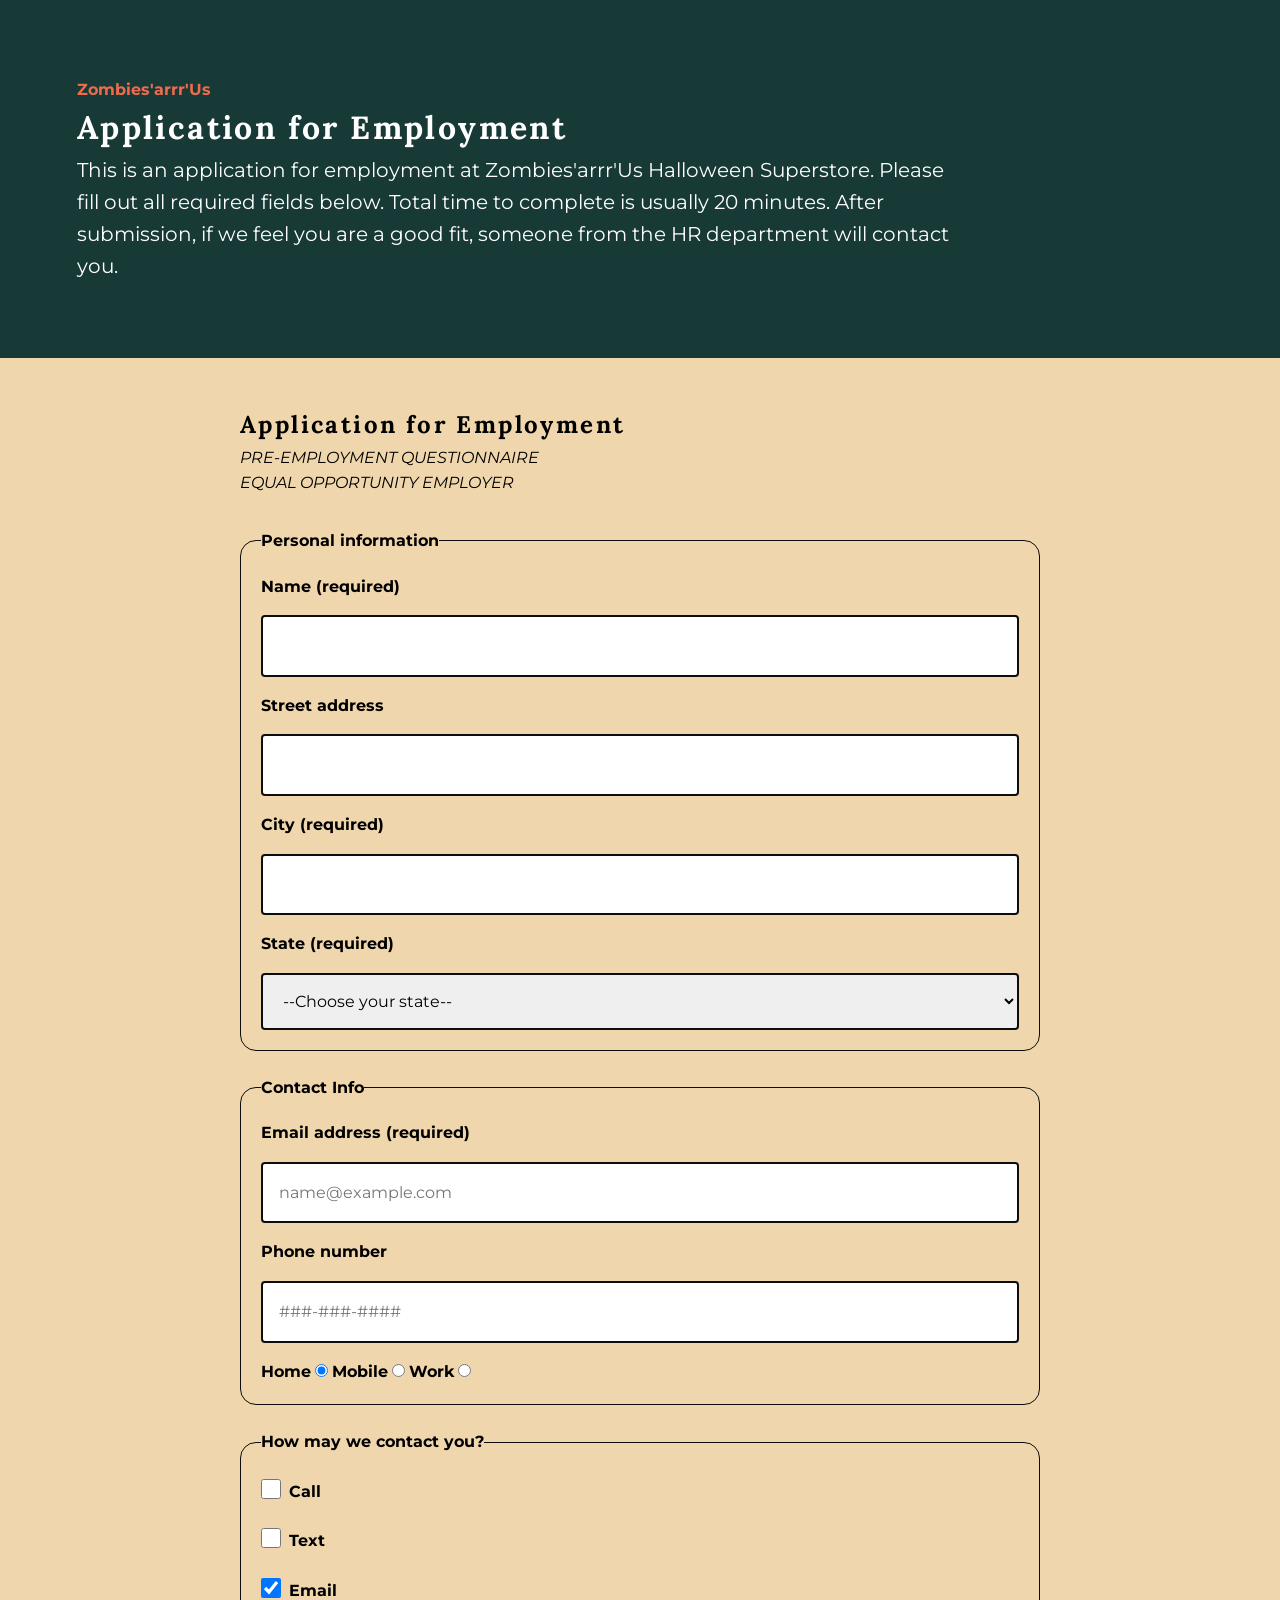
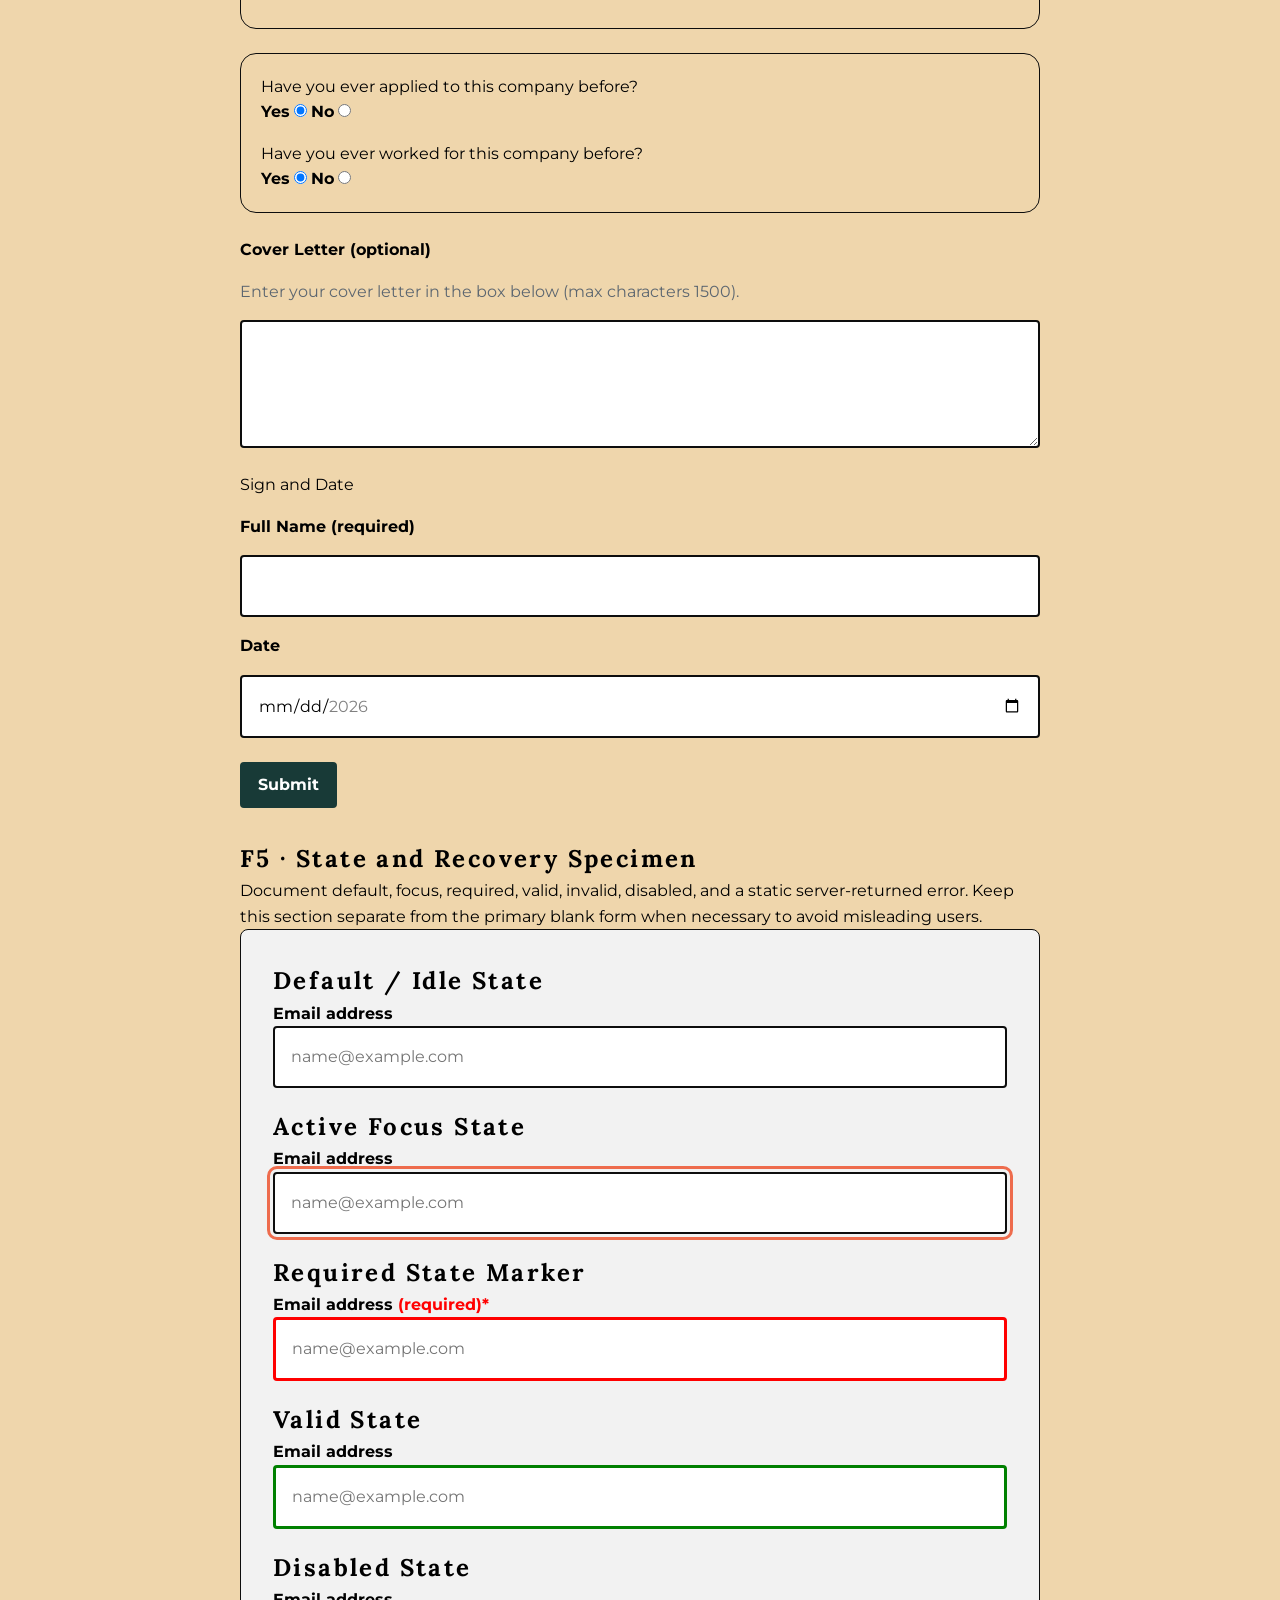
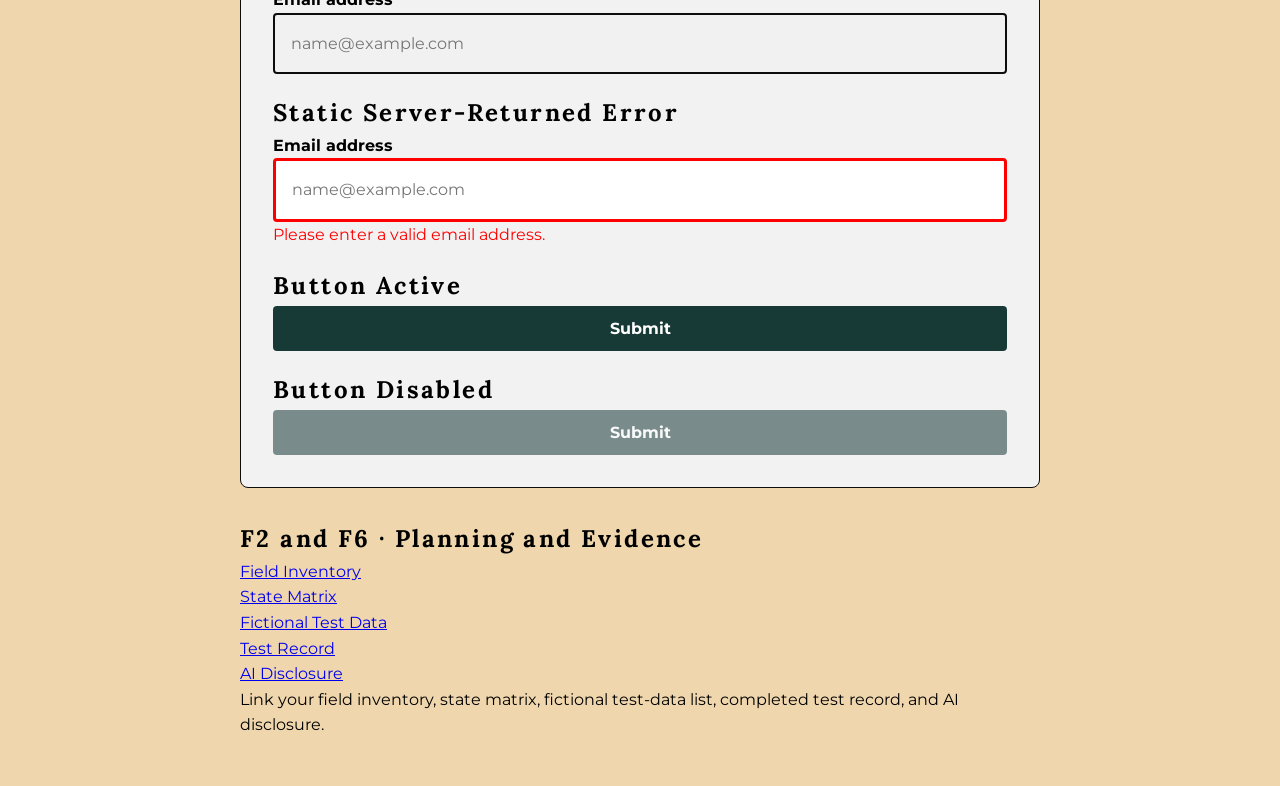
==== commit 3e5b4642: "Update Removed "." (periods" from <form action="" method="get"> which was suggested to me by Google " ====
--- a/index.html
+++ b/index.html
@@ -31,7 +31,7 @@
           <em>EQUAL OPPORTUNITY EMPLOYER</em>
         </p>
       </section>
-      <form action="." method="get">
+      <form action="" method="get">
         <fieldset>
           <legend>Personal information</legend>
 
--- a/styles.css
+++ b/styles.css
@@ -17,7 +17,11 @@
   --color-action: #183a37;
   --color-accent: #ee6c4d;
   --color-border: #0d0d0d;
-  --color-error: darkred;
+  --color-border-light: #ccc;
+  --color-error: red;
+  --color-error-bg: #ffdddd;
+  --color-valid: green;
+  --color-disabled: gray;
   --color-muted: #5c6670;
 
   /* SPACING AND SCALING */
@@ -40,6 +44,7 @@
 
   /* BORDER & FOCUS RINGS */
   --border-thin: 1px solid var(--color-border);
+  --border-thin-light: 1px solid var(--color-border-light);
   --border-thick: 2px solid var(--color-border);
   --focus-ring: 3px solid var(--color-accent);
 }
@@ -171,8 +176,8 @@
   background-color: var(--color-bg-light);
 }
 .NEED-HELP {
-  border: 3px solid red;
-  background-color: rgb(249, 191, 191) !important;
+  border: 3px solid var(--color-error);
+  background-color: var(--color-error-bg) !important;
 }
 /*--ERROR SYSTEM--*/
 .error-system-wrap {
@@ -191,18 +196,18 @@
   outline-offset: 3px;
 }
 .required-state {
-  border: 3px solid red !important;
+  border: 3px solid var(--color-error) !important;
 }
 .valid-state {
-  border: 3px solid green !important;
+  border: 3px solid var(--color-valid) !important;
 }
 .h2-error-section {
-  margin-top: 25px;
+  margin-top: var(--space-mlg);
 }
 input:user-invalid {
   /* https://developer.mozilla.org/en-US/docs/Web/CSS/Reference/Selectors/:user-invalid */
-  border: 3px solid red !important;
-  background-color: #ffd2d2;
+  border: 3px solid var(--color-error) !important;
+  background-color: var(--color-error-bg);
 }
 .test-record-wrap {
   display: flex;
@@ -220,13 +225,13 @@
   border: var(--border-thin);
 }
 .h3-test-record {
-  margin-top: 50px;
-  margin-bottom: 10px;
-  border-bottom: 1px solid #ccc;
+  margin-top: var(--space-xl);
+  margin-bottom: var(--space-xs);
+  border-bottom: var(--border-thin-light);
 }
 .test-record-table,
 td {
-  padding: 10px;
+  padding: var(--space-xs);
   border: var(--border-thin);
 }
 .test-record-table th {
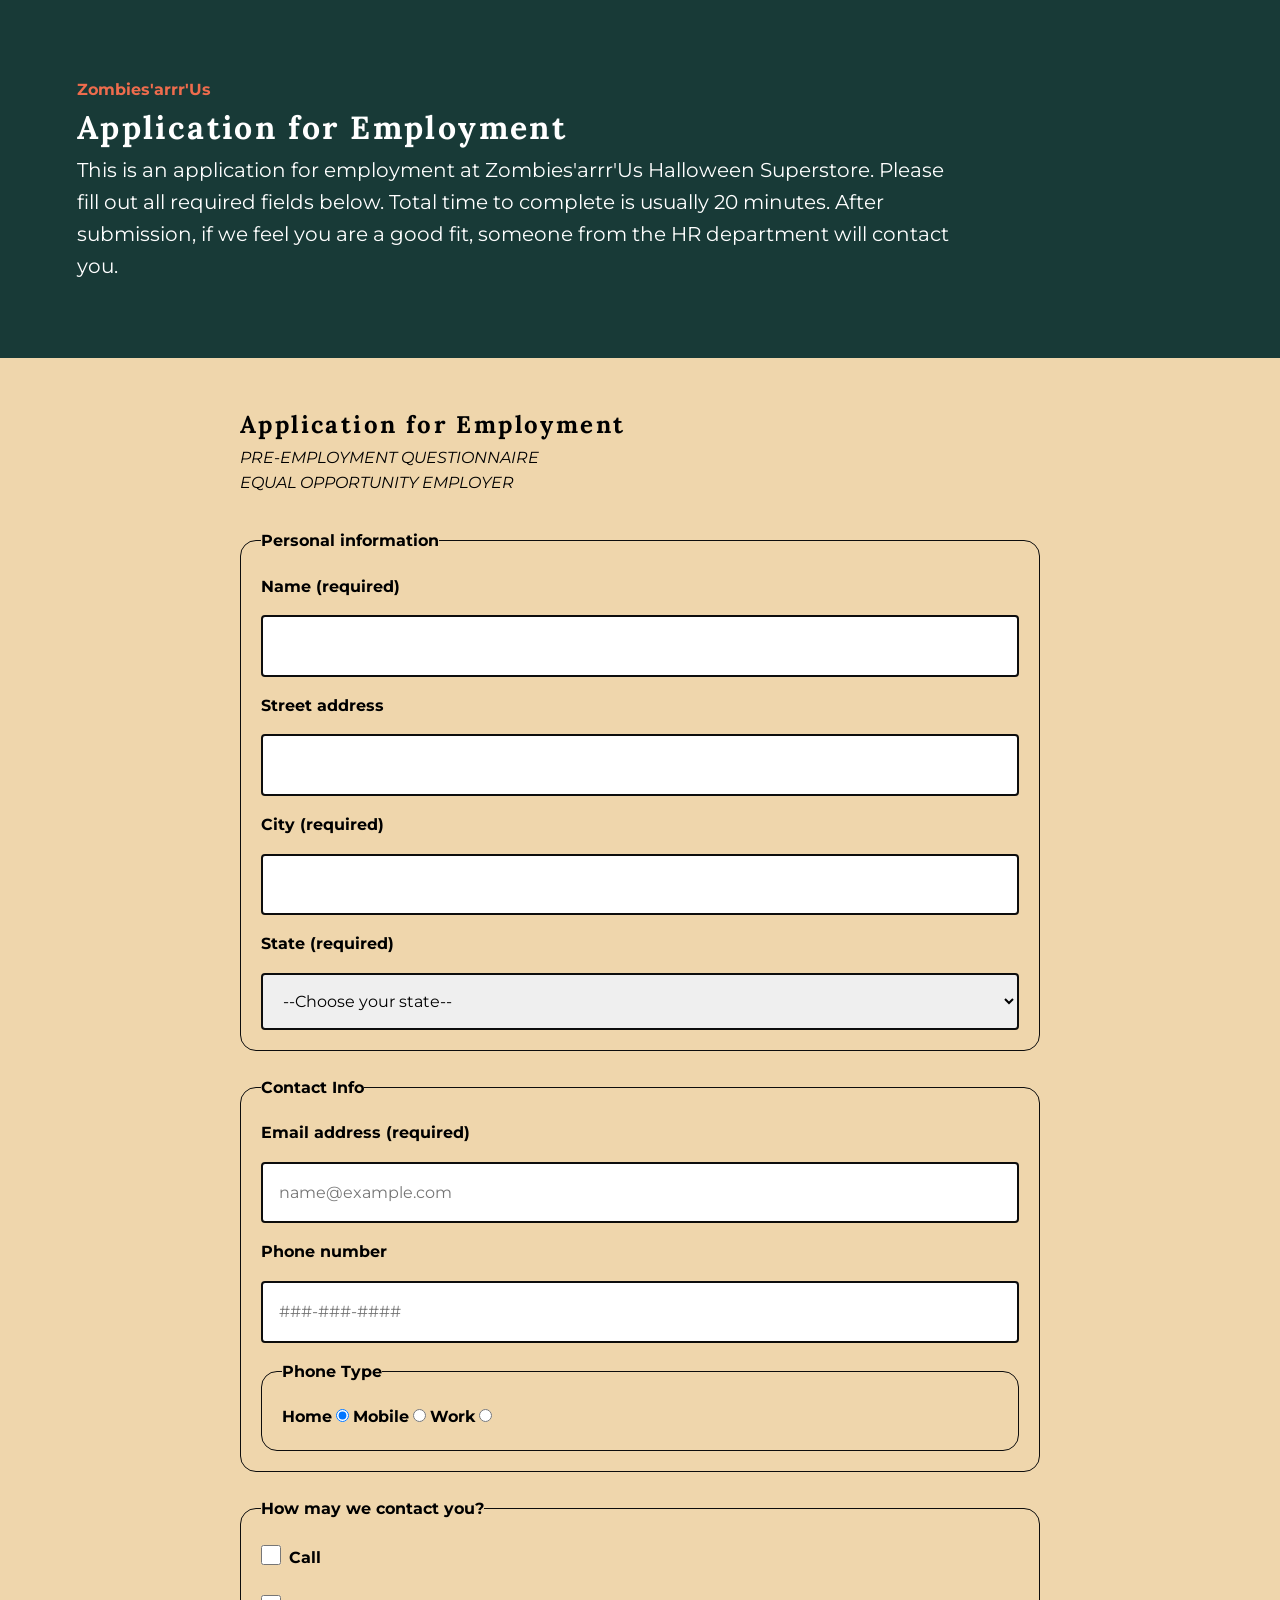
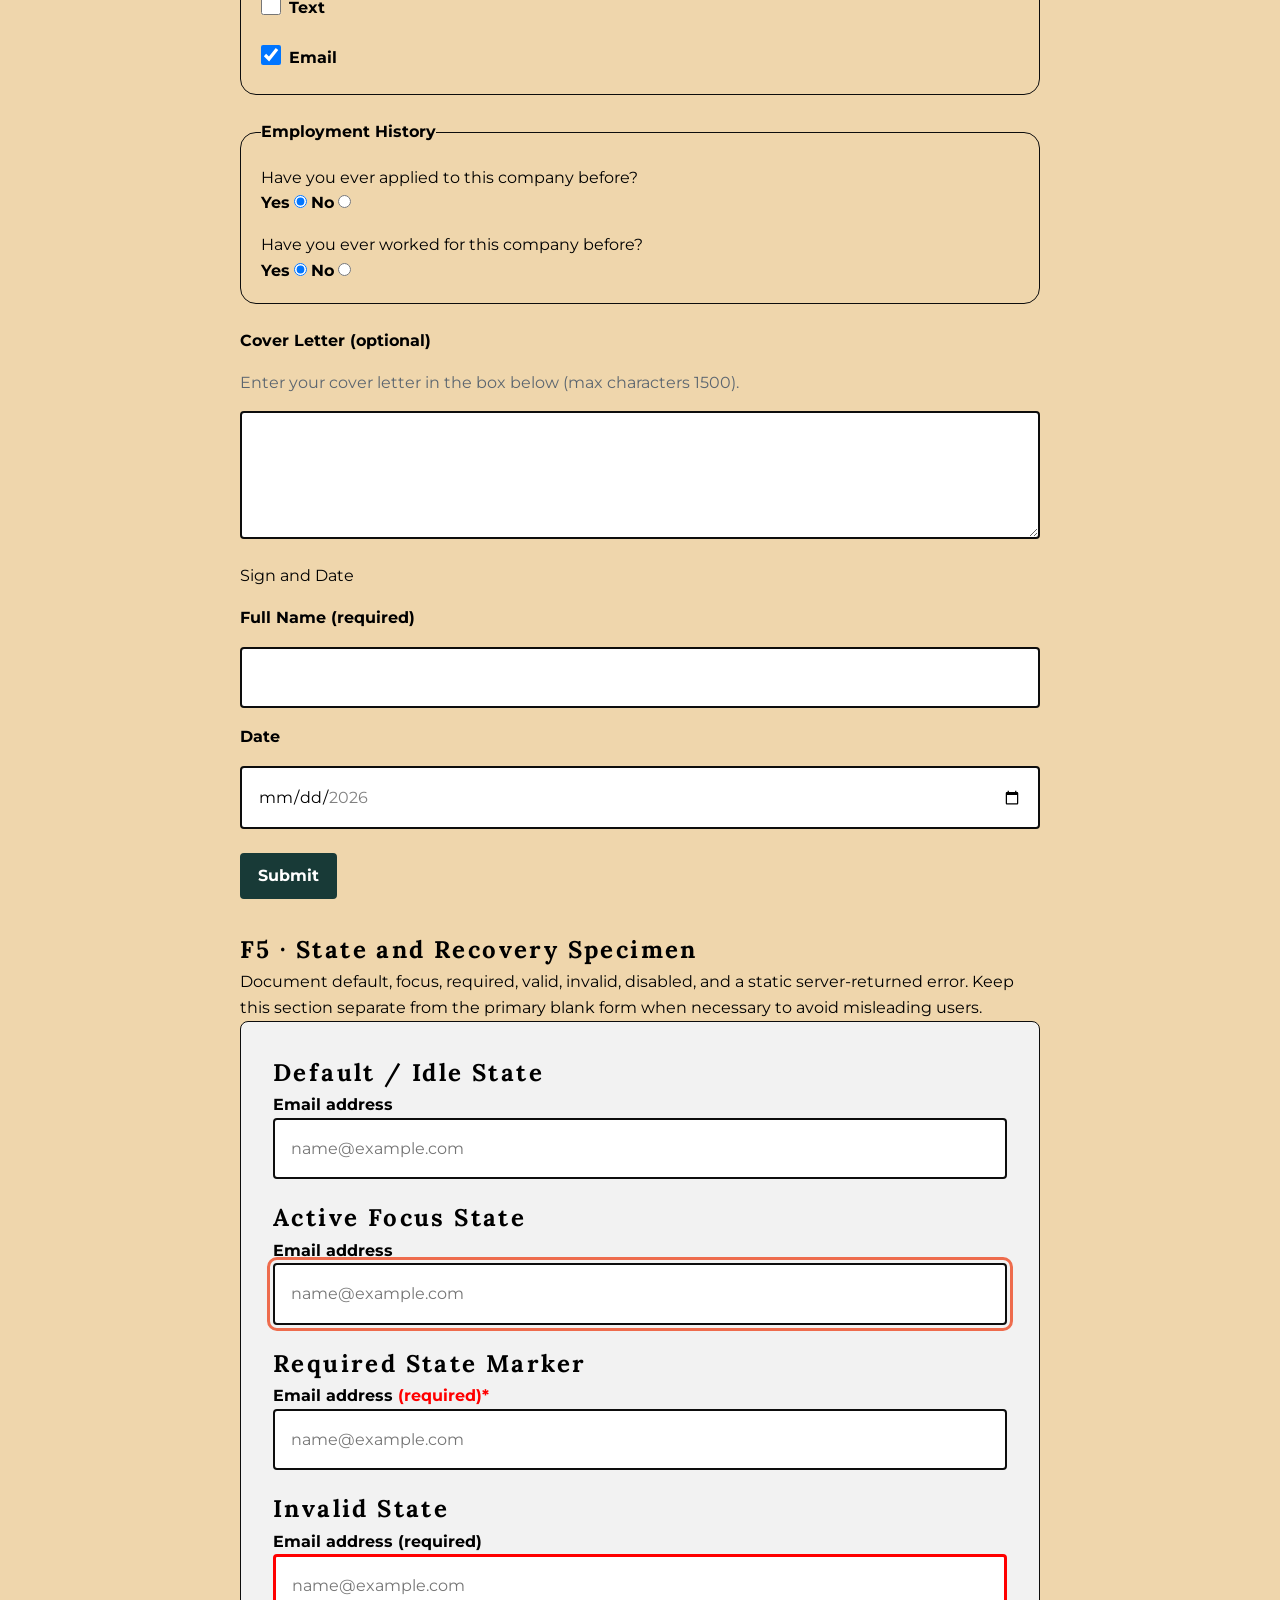
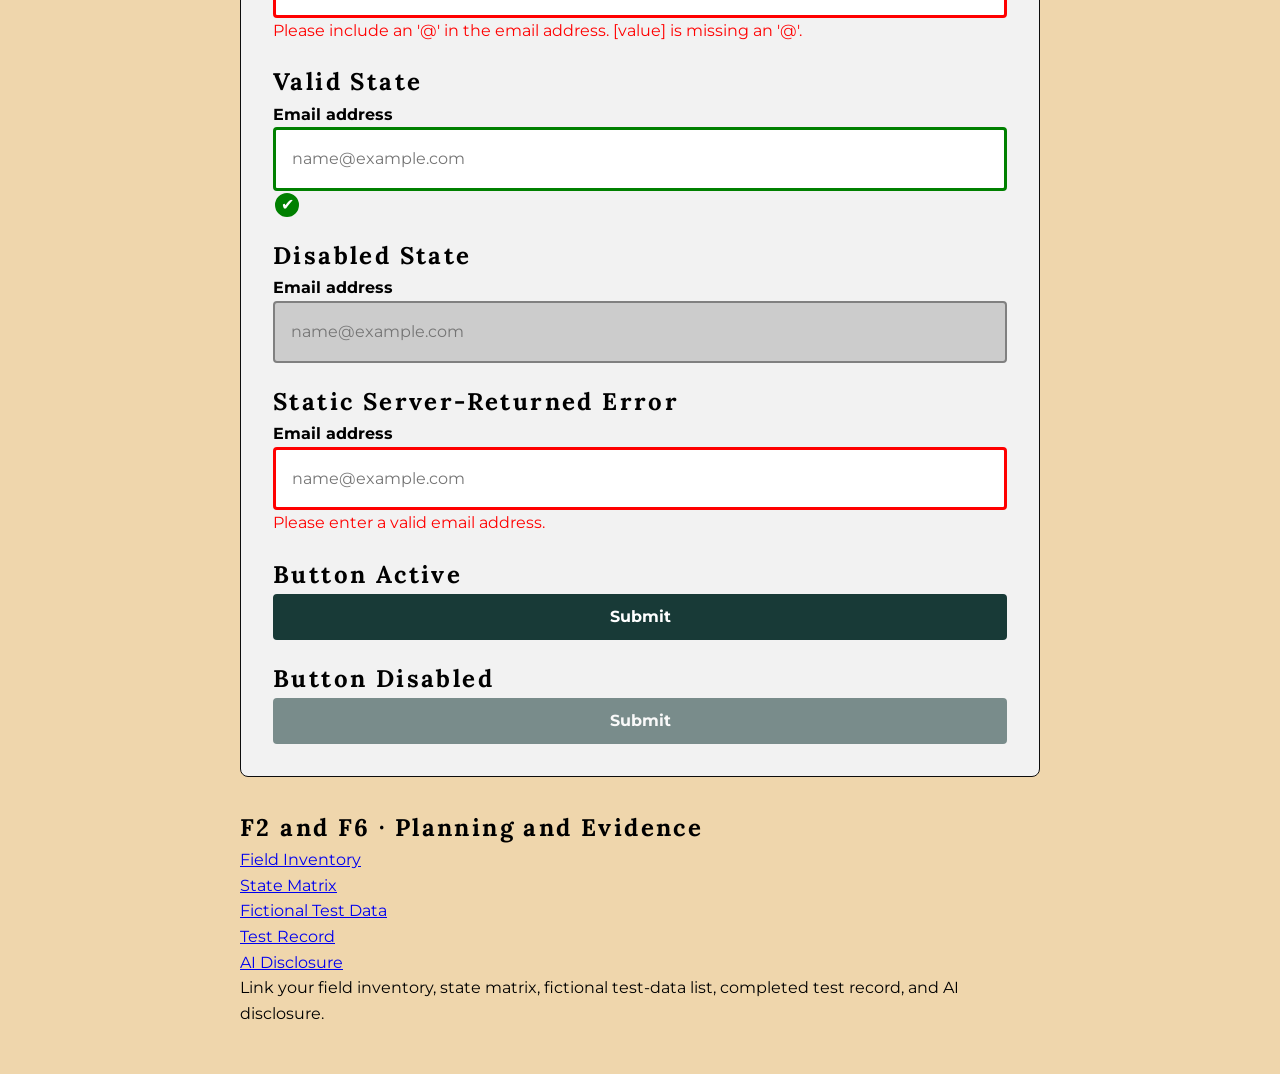
==== commit d4dcc5e2: "Updates Finished state matrix, added styles for errors/invalid/default states and updated index.html" ====
--- a/index.html
+++ b/index.html
@@ -92,20 +92,28 @@
               placeholder="###-###-####"
             />
           </div>
-          <div class="phone-type">
-            <label for="homephone">Home</label>
-            <input
-              type="radio"
-              id="homephone"
-              name="phone"
-              value="Home"
-              checked
-            />
-            <label for="mobilephone">Mobile</label>
-            <input type="radio" id="mobilephone" name="phone" value="Mobile" />
-            <label for="workphone">Work</label>
-            <input type="radio" id="workphone" name="phone" value="Work" />
-          </div>
+          <fieldset>
+            <legend>Phone Type</legend>
+            <div class="phone-type">
+              <label for="homephone">Home</label>
+              <input
+                type="radio"
+                id="homephone"
+                name="phone"
+                value="Home"
+                checked
+              />
+              <label for="mobilephone">Mobile</label>
+              <input
+                type="radio"
+                id="mobilephone"
+                name="phone"
+                value="Mobile"
+              />
+              <label for="workphone">Work</label>
+              <input type="radio" id="workphone" name="phone" value="Work" />
+            </div>
+          </fieldset>
         </fieldset>
         <fieldset>
           <legend>How may we contact you?</legend>
@@ -133,6 +141,7 @@
           </label>
         </fieldset>
         <fieldset>
+          <legend>Employment History</legend>
           <div>
             <p>Have you ever applied to this company before?</p>
             <label for="appliedFor1">Yes</label>
@@ -163,14 +172,14 @@
 
         <div class="field">
           <label for="details">Cover Letter (optional)</label>
-          <p class="help" id="details-help">
+          <p class="help" id="cover-letter">
             Enter your cover letter in the box below (max characters 1500).
           </p>
           <textarea
             id="details"
             name="details"
             maxlength="1500"
-            aria-describedby="details-help"
+            aria-describedby="cover-letter"
           ></textarea>
         </div>
         <div class="field">
@@ -259,6 +268,19 @@
             >
             <input
               id="email-required"
+              name="email"
+              type="email"
+              autocomplete="email"
+              maxlength="254"
+              placeholder="name@example.com"
+              required
+            />
+          </div>
+          <h2 class="h2-error-section">Invalid State</h2>
+          <div>
+            <label for="email-required">Email address (required)</label>
+            <input
+              id="email-required"
               class="required-state"
               name="email"
               type="email"
@@ -268,6 +290,10 @@
               required
             />
           </div>
+          <p class="invalid-text">
+            Please include an '@' in the email address. [value] is missing an
+            '@'.
+          </p>
           <h2 class="h2-error-section">Valid State</h2>
           <div>
             <label for="email-valid">Email address</label>
@@ -281,6 +307,7 @@
               placeholder="name@example.com"
             />
           </div>
+          <p class="valid-state-checkmark">✔</p>
           <h2 class="h2-error-section">Disabled State</h2>
           <div>
             <label for="email-disabled">Email address</label>
@@ -307,11 +334,7 @@
               placeholder="name@example.com"
               required
             />
-            <p>
-              <span style="color: red"
-                >Please enter a valid email address.</span
-              >
-            </p>
+            <p class="invalid-text">Please enter a valid email address.</p>
           </div>
           <h2 class="h2-error-section">Button Active</h2>
           <button type="button">Submit</button>
--- a/styles.css
+++ b/styles.css
@@ -201,6 +201,22 @@
 .valid-state {
   border: 3px solid var(--color-valid) !important;
 }
+.valid-state-checkmark {
+  display: flex;
+  justify-content: center;
+  align-items: center;
+  border: 3px solid var(--color-valid) !important;
+  width: var(--space-lg);
+  height: var(--space-lg);
+  border-radius: 20px;
+  margin-top: 2px;
+  margin-left: 2px;
+  color: var(--color-bg);
+  background-color: var(--color-valid);
+}
+.invalid-text {
+  color: var(--color-error);
+}
 .h2-error-section {
   margin-top: var(--space-mlg);
 }
@@ -208,6 +224,14 @@
   /* https://developer.mozilla.org/en-US/docs/Web/CSS/Reference/Selectors/:user-invalid */
   border: 3px solid var(--color-error) !important;
   background-color: var(--color-error-bg);
+}
+input:user-valid {
+  border: 3px solid var(--color-valid) !important;
+}
+input:disabled {
+  border: 2px solid var(--color-disabled) !important;
+  background-color: var(--color-border-light);
+  cursor: not-allowed;
 }
 .test-record-wrap {
   display: flex;
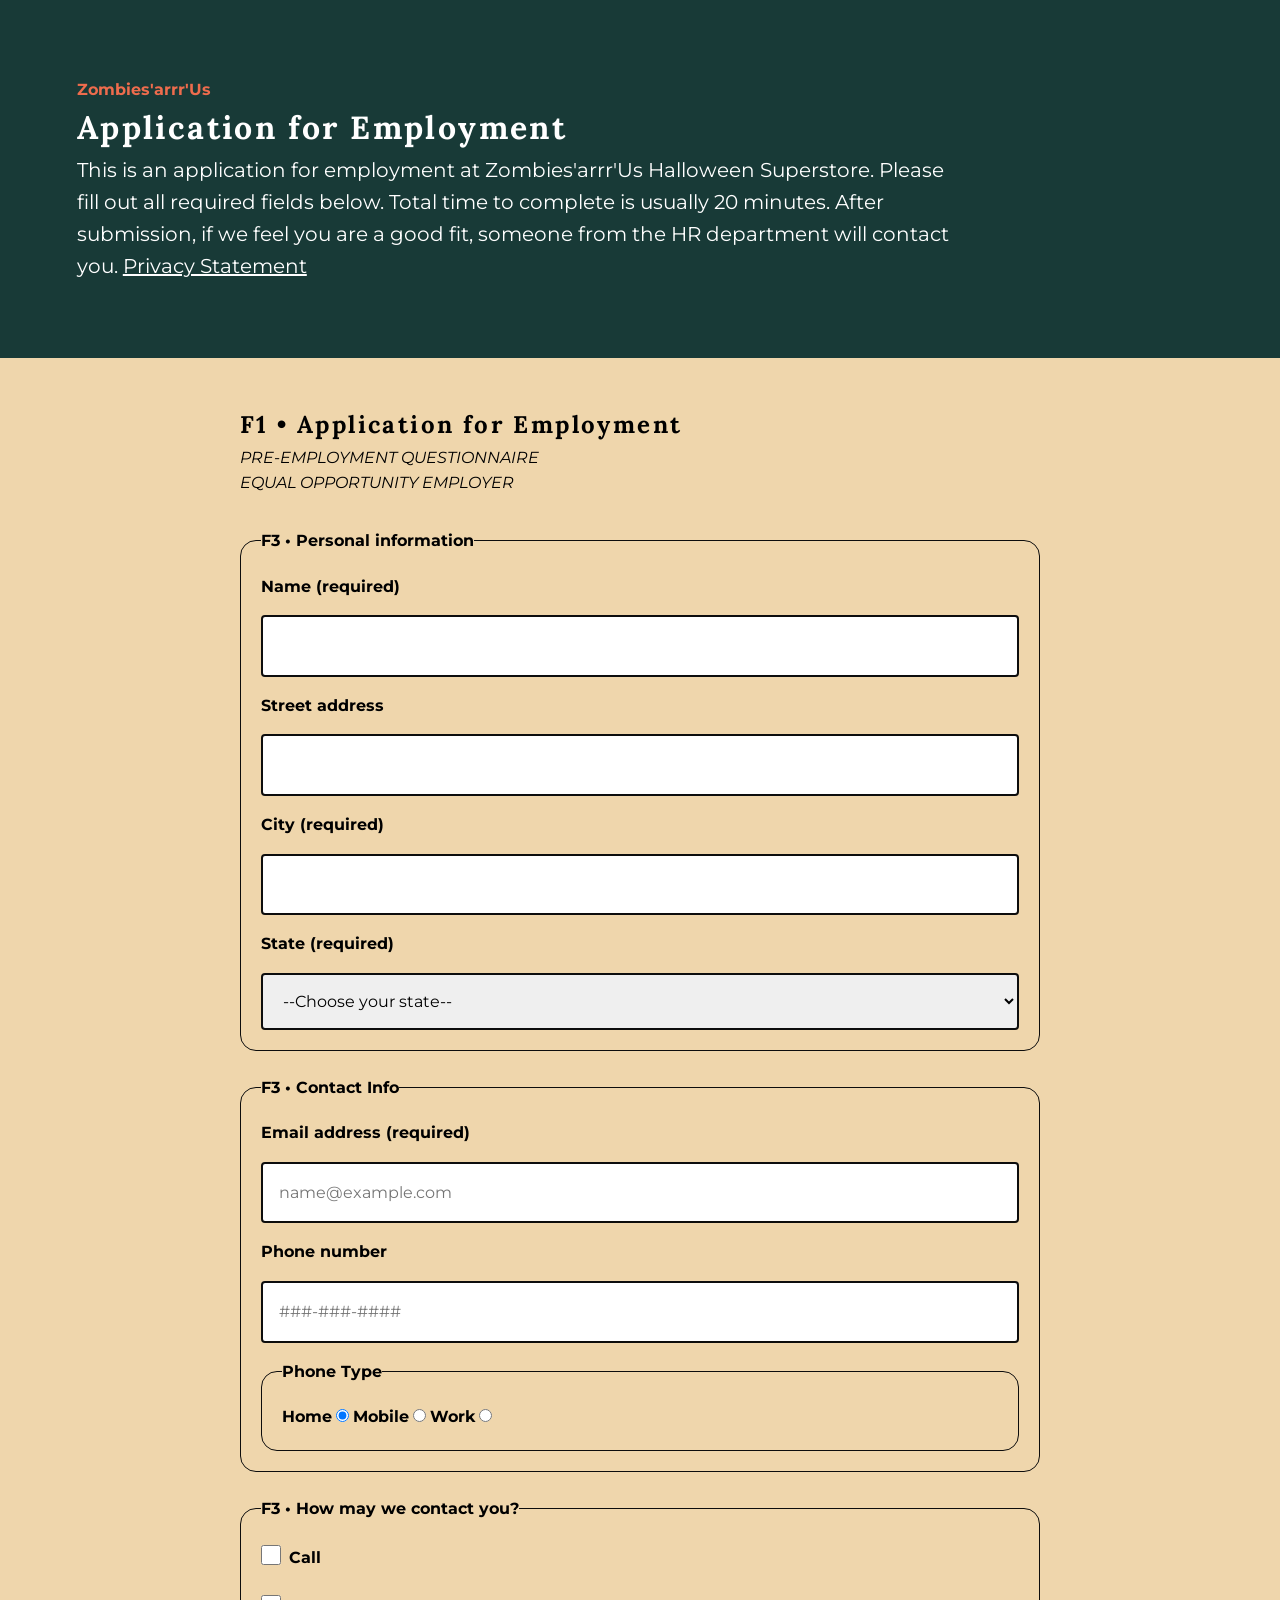
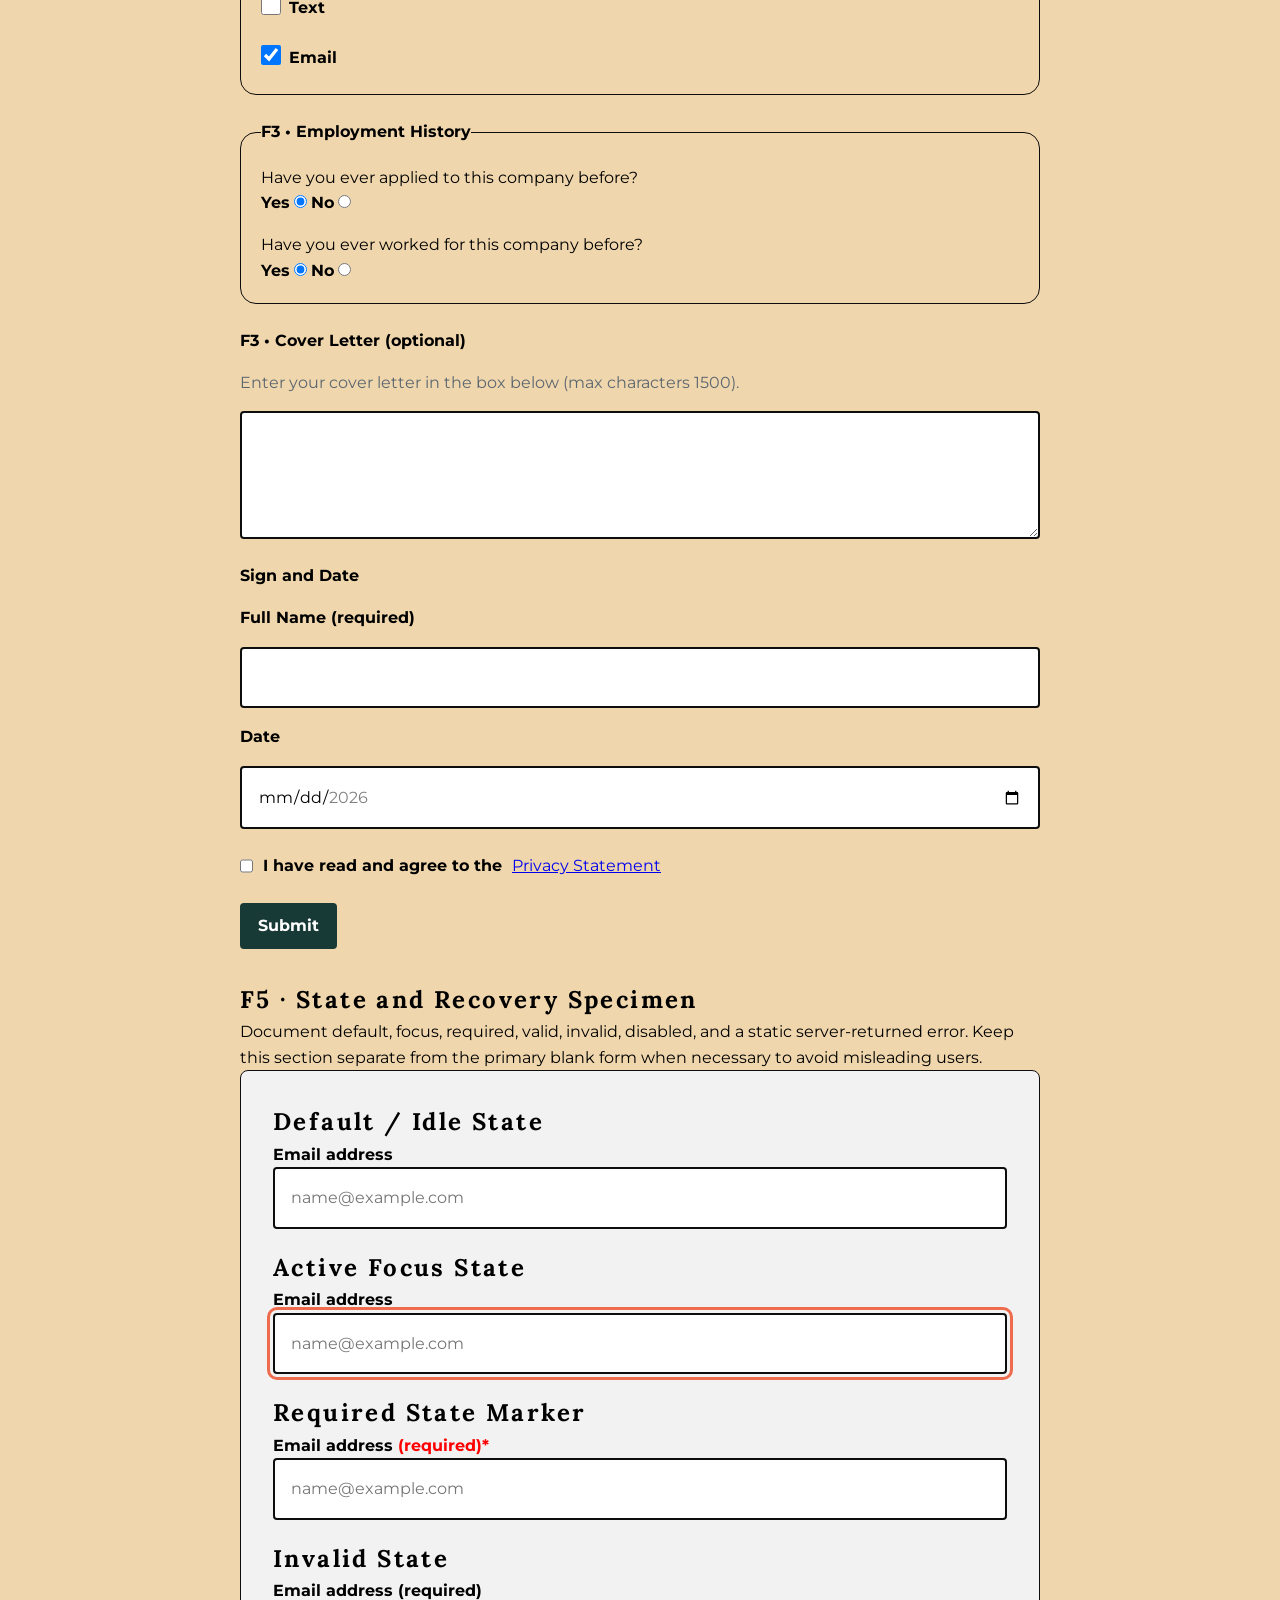
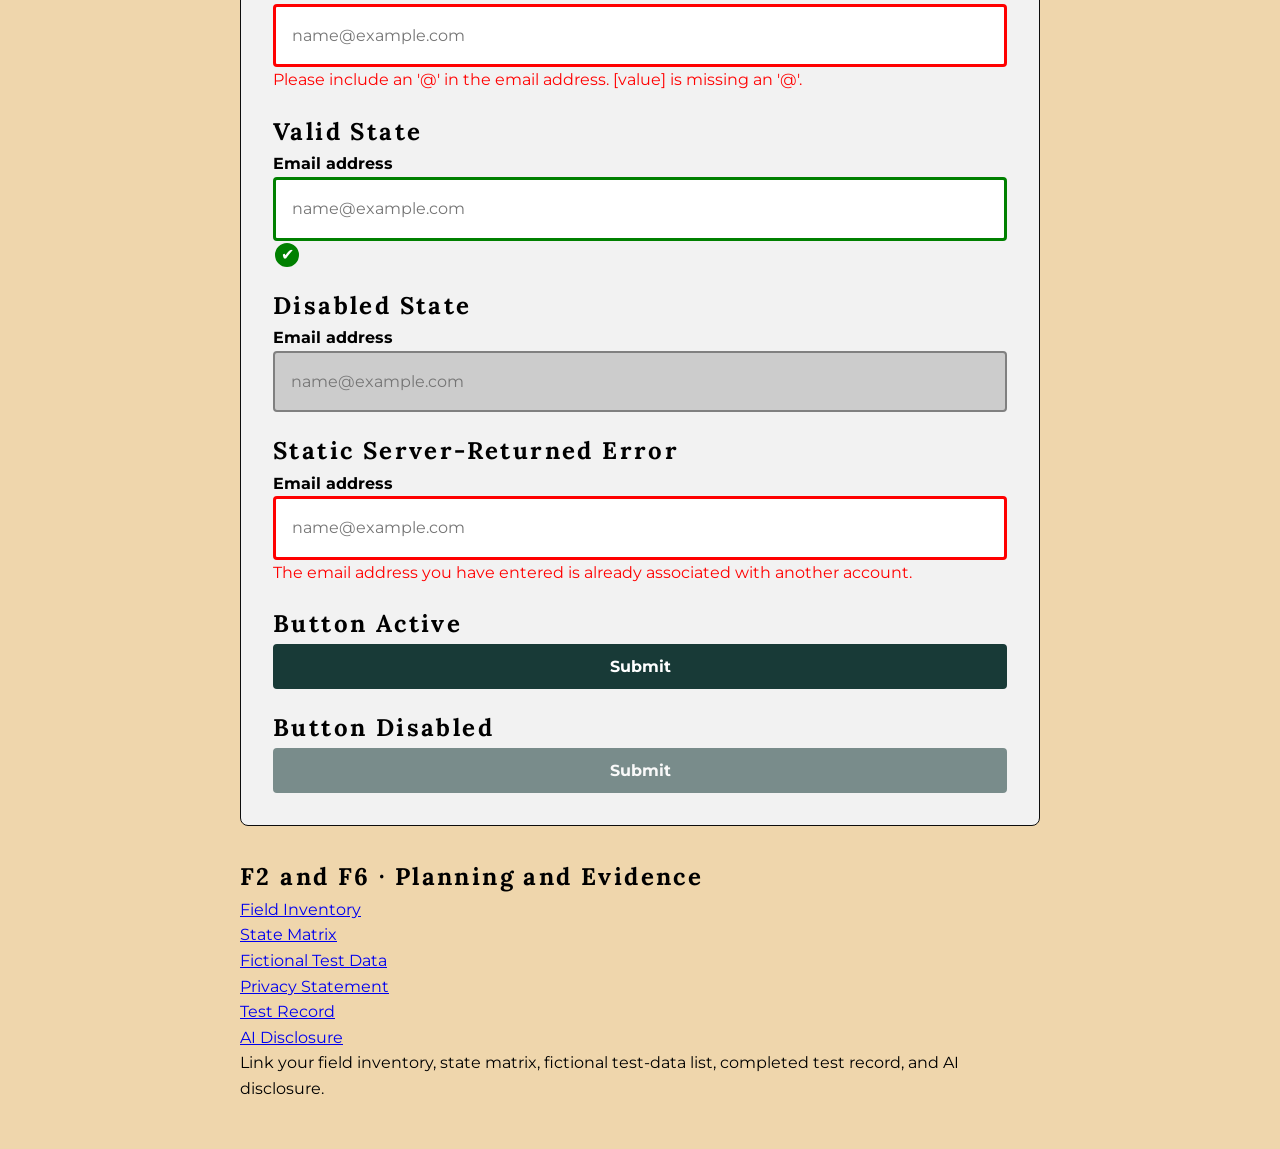
==== commit 6e081dda: "Updates Added F1/F3 to appropriate headings. Added privacy-statement.html. Added a checkbox to the i" ====
--- a/index.html
+++ b/index.html
@@ -21,11 +21,12 @@
         Superstore. Please fill out all required fields below. Total time to
         complete is usually 20 minutes. After submission, if we feel you are a
         good fit, someone from the HR department will contact you.
+        <a href="privacy-statement.html" target="_blank">Privacy Statement</a>
       </p>
     </header>
     <main>
       <section id="expectations">
-        <h2>Application for Employment</h2>
+        <h2>F1 &bull; Application for Employment</h2>
         <p>
           <em>PRE-EMPLOYMENT QUESTIONNAIRE</em><br />
           <em>EQUAL OPPORTUNITY EMPLOYER</em>
@@ -33,7 +34,7 @@
       </section>
       <form action="" method="get">
         <fieldset>
-          <legend>Personal information</legend>
+          <legend>F3 &bull; Personal information</legend>
 
           <div class="field">
             <label for="name">Name (required)</label>
@@ -69,7 +70,7 @@
           </div>
         </fieldset>
         <fieldset>
-          <legend>Contact Info</legend>
+          <legend>F3 &bull; Contact Info</legend>
           <div class="field">
             <label for="email">Email address (required)</label>
             <input
@@ -116,7 +117,7 @@
           </fieldset>
         </fieldset>
         <fieldset>
-          <legend>How may we contact you?</legend>
+          <legend>F3 &bull; How may we contact you?</legend>
           <label class="choice">
             <input
               type="checkbox"
@@ -141,7 +142,7 @@
           </label>
         </fieldset>
         <fieldset>
-          <legend>Employment History</legend>
+          <legend>F3 &bull; Employment History</legend>
           <div>
             <p>Have you ever applied to this company before?</p>
             <label for="appliedFor1">Yes</label>
@@ -171,7 +172,7 @@
         </fieldset>
 
         <div class="field">
-          <label for="details">Cover Letter (optional)</label>
+          <label for="details">F3 &bull; Cover Letter (optional)</label>
           <p class="help" id="cover-letter">
             Enter your cover letter in the box below (max characters 1500).
           </p>
@@ -183,7 +184,7 @@
           ></textarea>
         </div>
         <div class="field">
-          <p>Sign and Date</p>
+          <p><strong>Sign and Date</strong></p>
           <label for="signature">Full Name (required)</label>
           <input
             type="text"
@@ -203,6 +204,17 @@
             required
           />
         </div>
+        <div class="privacy-checkbox">
+          <input
+            type="checkbox"
+            name="privacy"
+            id="terms-privacy"
+            value="agree"
+            required
+          />
+          <label for="terms-privacy">I have read and agree to the</label>
+          <a href="privacy-statement.html" target="_blank">Privacy Statement</a>
+        </div>
 
         <button type="submit">Submit</button>
       </form>
@@ -278,9 +290,9 @@
           </div>
           <h2 class="h2-error-section">Invalid State</h2>
           <div>
-            <label for="email-required">Email address (required)</label>
-            <input
-              id="email-required"
+            <label for="email-required-error">Email address (required)</label>
+            <input
+              id="email-required-error"
               class="required-state"
               name="email"
               type="email"
@@ -334,7 +346,10 @@
               placeholder="name@example.com"
               required
             />
-            <p class="invalid-text">Please enter a valid email address.</p>
+            <p class="invalid-text">
+              The email address you have entered is already associated with
+              another account.
+            </p>
           </div>
           <h2 class="h2-error-section">Button Active</h2>
           <button type="button">Submit</button>
@@ -347,6 +362,7 @@
         <p><a href="field-inventory-template.html">Field Inventory</a></p>
         <p><a href="state-matrix.html">State Matrix</a></p>
         <p><a href="fictional-test-data.html">Fictional Test Data</a></p>
+        <p><a href="privacy-statement.html">Privacy Statement</a></p>
         <p><a href="test-record.html">Test Record</a></p>
         <p><a href="README.md">AI Disclosure</a></p>
         <p>
--- a/styles.css
+++ b/styles.css
@@ -82,6 +82,12 @@
   max-width: var(--measure);
   font-size: var(--size-h3);
 }
+.lede a {
+  color: var(--color-bg);
+}
+.lede a:hover {
+  color: var(--color-accent);
+}
 main {
   max-width: 52rem;
   margin: auto;
@@ -175,10 +181,7 @@
 .matrix-row td {
   background-color: var(--color-bg-light);
 }
-.NEED-HELP {
-  border: 3px solid var(--color-error);
-  background-color: var(--color-error-bg) !important;
-}
+
 /*--ERROR SYSTEM--*/
 .error-system-wrap {
   display: flex;
@@ -266,6 +269,20 @@
   overflow-x: auto;
   border: var(--border-thin);
 }
+.table-collapse {
+  max-width: 100%;
+  overflow-x: auto;
+}
+.privacy li {
+  margin-left: 30px;
+}
+.privacy h3 {
+  margin-top: 20px;
+}
+.privacy-checkbox {
+  display: flex;
+  gap: 10px;
+}
 
 @media (min-width: 48rem) {
   .paired-fields {
